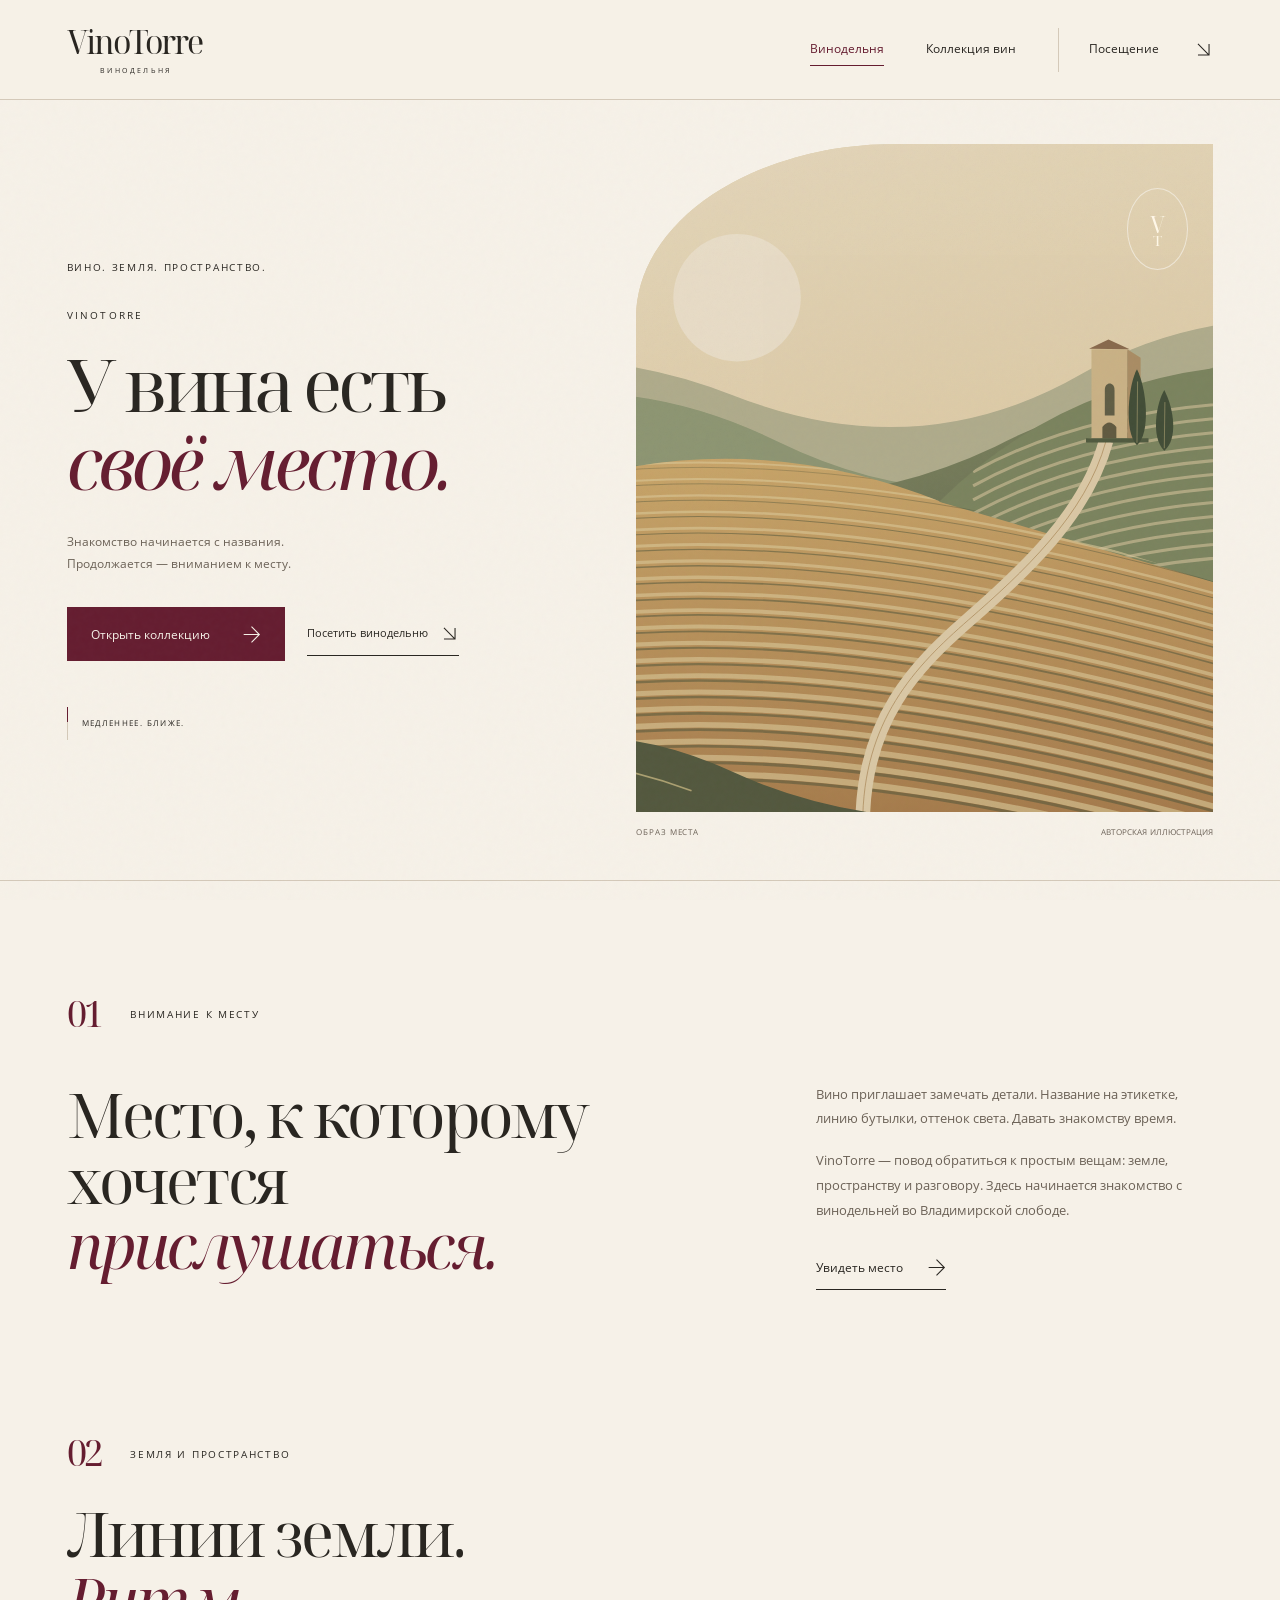
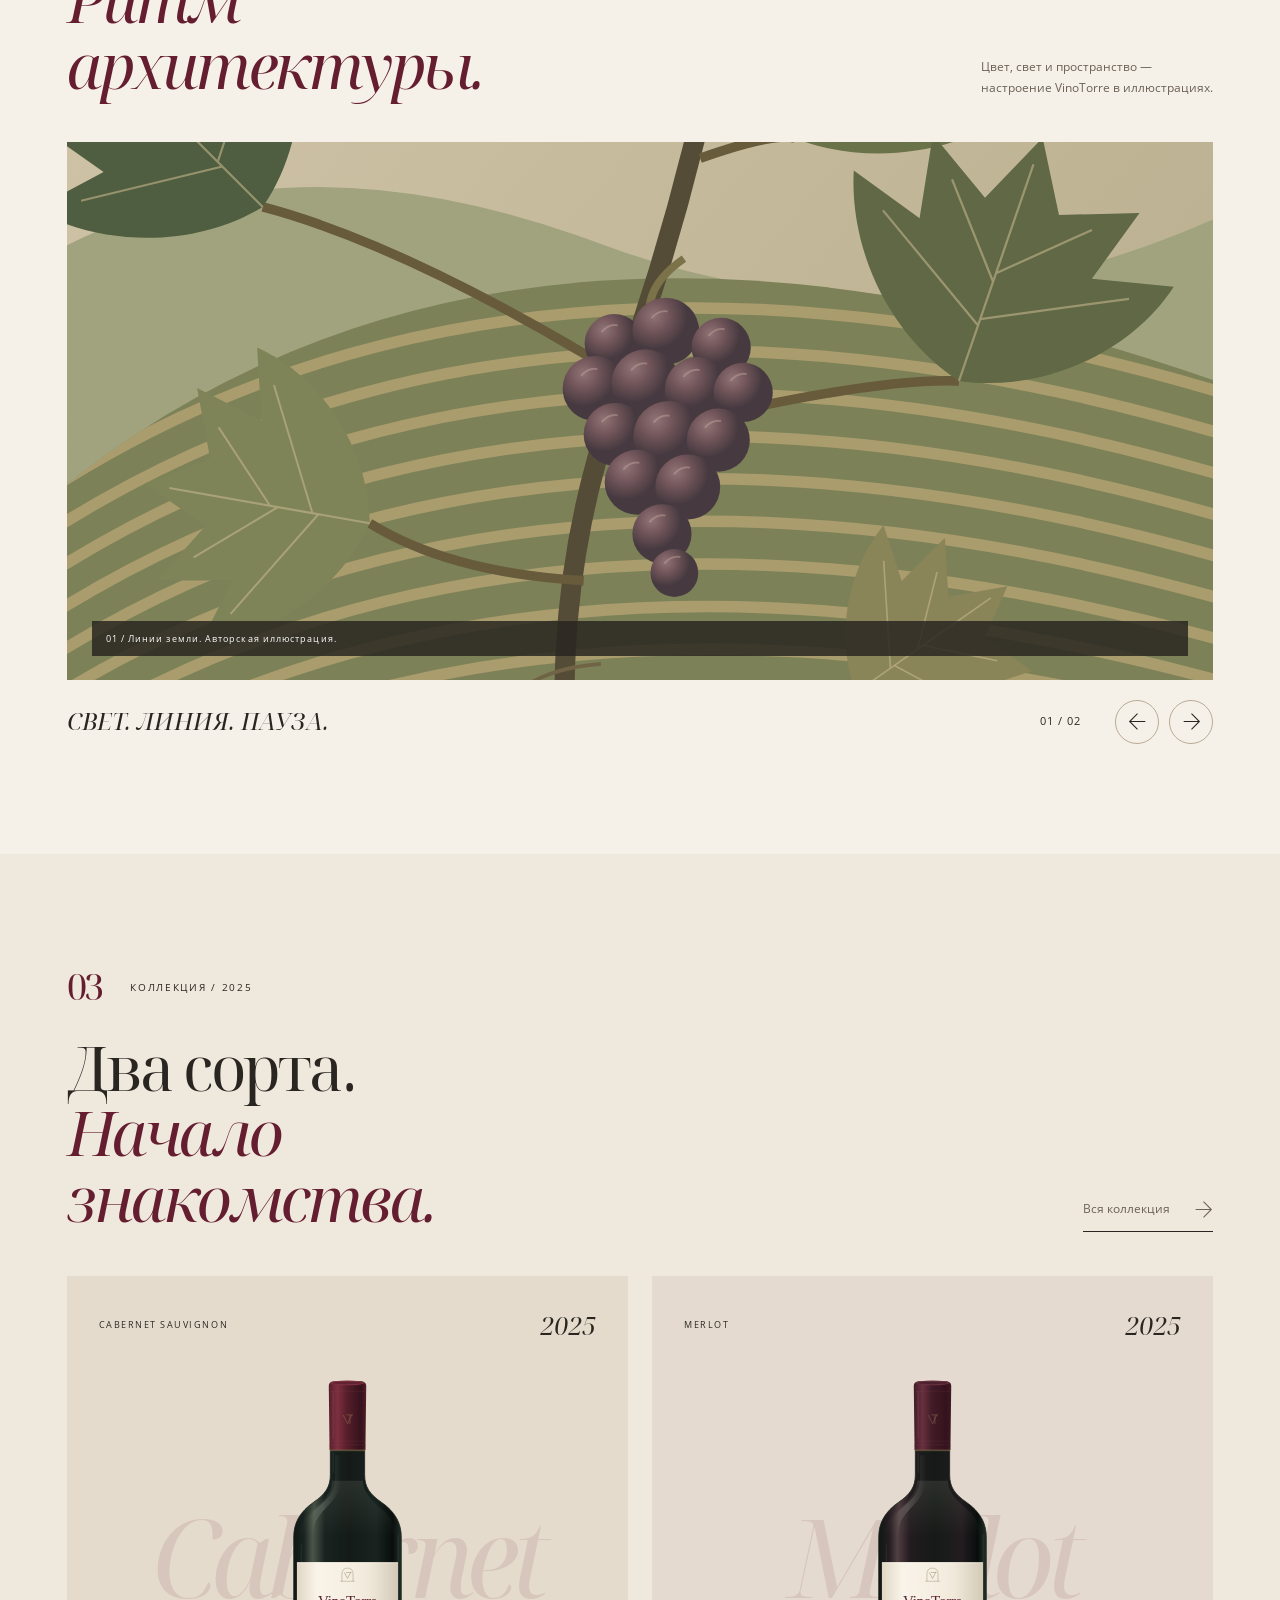
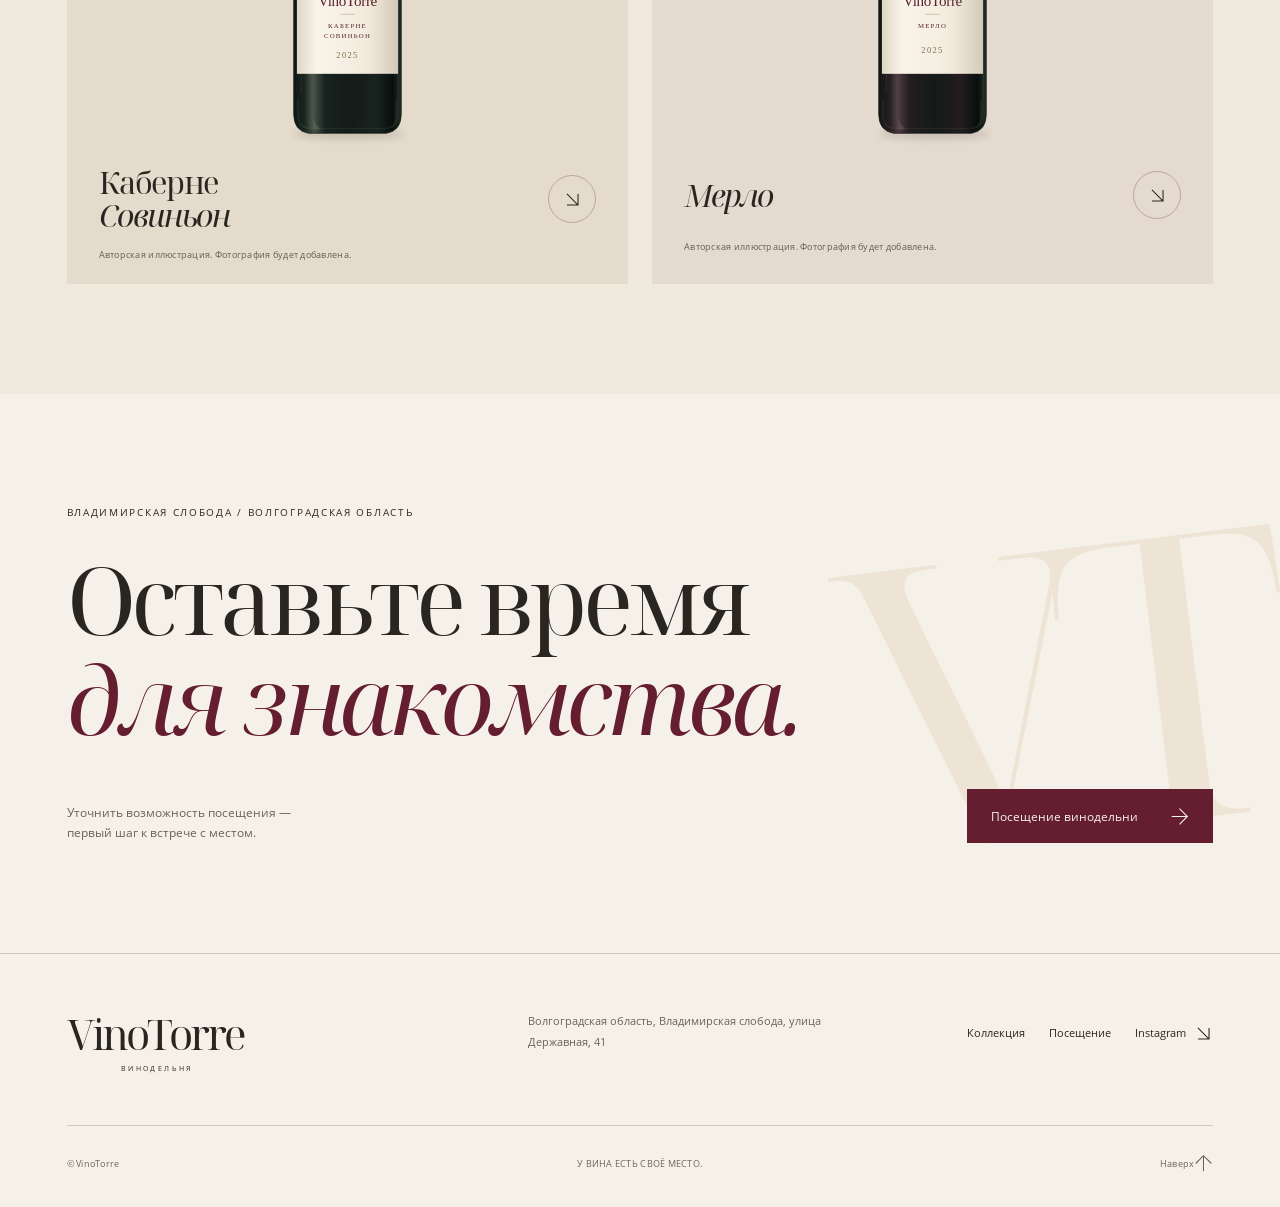
==== index.html @ 0322e7f4 "Recreate VinoTorre website and include project ZIP" ====
<!doctype html>
<html lang="ru">
<head>
  <meta charset="utf-8">
  <meta name="viewport" content="width=device-width, initial-scale=1">
  <meta name="theme-color" content="#F6F1E8">
  <title>VinoTorre — винодельня. У вина есть своё место</title>
  <meta name="description" content="VinoTorre — знакомство с вином и местом. Коллекция Каберне Совиньон и Мерло 2025, адрес винодельни во Владимирской слободе Волгоградской области.">
  <meta property="og:type" content="website">
  <meta property="og:locale" content="ru_RU">
  <meta property="og:site_name" content="VinoTorre">
  <meta property="og:title" content="VinoTorre — у вина есть своё место">
  <meta property="og:description" content="Вино, земля, пространство. Познакомьтесь с VinoTorre и коллекцией урожая 2025.">
  <link rel="icon" href="assets/img/favicon.svg" type="image/svg+xml">
  <link rel="preload" href="assets/fonts/serif.woff" as="font" type="font/woff" crossorigin>
  <link rel="preload" href="assets/fonts/serif-italic.woff" as="font" type="font/woff" crossorigin>
  <link rel="preload" href="assets/fonts/sans.woff" as="font" type="font/woff" crossorigin>
  <link rel="stylesheet" href="assets/css/style.css">
  <script src="assets/js/data.js" defer></script>
  <script src="assets/js/main.js" defer></script>
  <script type="application/ld+json">{"@context":"https://schema.org","@type":"Winery","name":"VinoTorre","address":{"@type":"PostalAddress","addressRegion":"Волгоградская область","addressLocality":"Владимирская слобода","streetAddress":"улица Державная, 41","addressCountry":"RU"}}</script>
</head>
<body>
  <a class="skip-link" href="#main">К содержимому</a>
  <header class="site-header">
    <a class="wordmark" href="index.html" aria-label="VinoTorre — главная">VinoTorre<span>ВИНОДЕЛЬНЯ</span></a>
    <button class="menu-toggle" type="button" data-menu-toggle aria-controls="primary-navigation" aria-expanded="false" aria-label="Открыть меню"><span></span><span></span></button>
    <nav class="primary-nav" id="primary-navigation" aria-label="Основная навигация">
      <a href="index.html" aria-current="page">Винодельня</a>
      <a href="wines.html">Коллекция вин</a>
      <a href="visit.html">Посещение <span class="icon-arrow icon-down-right" aria-hidden="true"></span></a>
    </nav>
  </header>
  <main id="main">
    <section class="hero section-shell" aria-labelledby="hero-title">
      <div class="hero-copy">
        <p class="eyebrow">ВИНО. ЗЕМЛЯ. ПРОСТРАНСТВО.</p>
        <h1 id="hero-title"><span class="hero-brand">VinoTorre</span>У вина есть<br><em>своё место.</em></h1>
        <p class="hero-description">Знакомство начинается с названия.<br>Продолжается — вниманием к месту.</p>
        <div class="hero-actions">
          <a class="button button-primary" href="wines.html">Открыть коллекцию <span class="icon-arrow icon-right" aria-hidden="true"></span></a>
          <a class="text-link" href="visit.html">Посетить винодельню <span class="icon-arrow icon-down-right" aria-hidden="true"></span></a>
        </div>
        <a class="scroll-cue" href="#philosophy"><span class="scroll-line" aria-hidden="true"></span>МЕДЛЕННЕЕ. БЛИЖЕ.</a>
      </div>
      <figure class="hero-visual" data-media="landscape">
        <div class="hero-image-wrap"><img src="assets/img/hero-landscape.svg" alt="Авторская иллюстрация южного пейзажа: холмы, виноградные ряды и архитектура" width="1600" height="1100" fetchpriority="high" decoding="async"></div>
        <figcaption><span>ОБРАЗ МЕСТА</span><span>АВТОРСКАЯ ИЛЛЮСТРАЦИЯ</span></figcaption>
        <span class="visual-seal" aria-hidden="true">V<span>T</span></span>
      </figure>
    </section>
    <section class="philosophy section-shell section-space reveal" id="philosophy" aria-labelledby="philosophy-title">
      <div class="section-kicker"><span class="section-number">01</span><p class="eyebrow">ВНИМАНИЕ К МЕСТУ</p></div>
      <div class="philosophy-body">
        <h2 id="philosophy-title">Место, к которому<br>хочется <em>прислушаться.</em></h2>
        <div class="prose-column"><p>Вино приглашает замечать детали. Название на этикетке, линию бутылки, оттенок света. Давать знакомству время.</p><p>VinoTorre — повод обратиться к простым вещам: земле, пространству и разговору. Здесь начинается знакомство с винодельней во Владимирской слободе.</p><a class="text-link" href="visit.html">Увидеть место <span class="icon-arrow icon-right" aria-hidden="true"></span></a></div>
      </div>
    </section>
    <section class="place-section section-shell section-space" aria-labelledby="place-title">
      <div class="section-heading reveal"><div><div class="section-kicker"><span class="section-number">02</span><p class="eyebrow">ЗЕМЛЯ И ПРОСТРАНСТВО</p></div><h2 id="place-title">Линии земли.<br><em>Ритм архитектуры.</em></h2></div><p class="section-aside">Цвет, свет и пространство —<br>настроение VinoTorre в иллюстрациях.</p></div>
      <div class="editorial-gallery reveal" data-gallery tabindex="0" role="region" aria-roledescription="карусель" aria-label="Иллюстрации пейзажа и архитектуры">
        <figure class="gallery-frame" data-gallery-slide data-media="vineyard"><img src="assets/img/vineyard-study.svg" alt="Авторская иллюстрация: виноградная лоза, гроздь и ряды виноградников" width="1200" height="1400" loading="lazy" decoding="async"><figcaption>01 / Линии земли. Авторская иллюстрация.</figcaption></figure>
        <figure class="gallery-frame" data-gallery-slide data-media="estate" hidden><img src="assets/img/estate-study.svg" alt="Авторская иллюстрация: свет и тени в абстрактной архитектурной композиции" width="1400" height="1000" loading="lazy" decoding="async"><figcaption>02 / Ритм архитектуры. Авторская иллюстрация.</figcaption></figure>
        <div class="gallery-toolbar"><p class="gallery-note">СВЕТ. ЛИНИЯ. ПАУЗА.</p><div class="gallery-controls"><span data-gallery-status aria-live="polite">01 / 02</span><button class="circle-button" type="button" data-gallery-prev aria-label="Предыдущее изображение" hidden><span class="icon-arrow icon-left" aria-hidden="true"></span></button><button class="circle-button" type="button" data-gallery-next aria-label="Следующее изображение" hidden><span class="icon-arrow icon-right" aria-hidden="true"></span></button></div></div>
      </div>
      <noscript><figure class="no-js-gallery"><img src="assets/img/estate-study.svg" width="1400" height="1000" alt="Авторская иллюстрация архитектурных форм" loading="lazy"><figcaption>Архитектура · авторская иллюстрация</figcaption></figure></noscript>
    </section>
    <section class="collection-preview section-space" aria-labelledby="collection-title">
      <div class="section-shell">
        <div class="section-heading reveal"><div><div class="section-kicker"><span class="section-number">03</span><p class="eyebrow">КОЛЛЕКЦИЯ / 2025</p></div><h2 id="collection-title">Два сорта.<br><em>Начало знакомства.</em></h2></div><div class="section-aside"><a class="text-link" href="wines.html">Вся коллекция <span class="icon-arrow icon-right" aria-hidden="true"></span></a></div></div>
        <div class="wine-grid">
          <a class="wine-card reveal" href="wines.html#cabernet-sauvignon" aria-label="Каберне Совиньон 2025 — подробнее">
            <div class="wine-card-top"><span class="eyebrow">CABERNET SAUVIGNON</span><span class="wine-year">2025</span></div>
            <div class="bottle-stage" data-wine-art="cabernet-sauvignon"><span class="bottle-word" aria-hidden="true">Cabernet</span><img src="assets/img/cabernet-2025.svg" alt="Графическая иллюстрация бутылки Каберне Совиньон 2025, не фотография продукции" width="600" height="1000" loading="lazy" decoding="async"></div>
            <div class="wine-card-bottom"><h3>Каберне<br><em>Совиньон</em></h3><span class="circle-button" aria-hidden="true"><span class="icon-arrow icon-down-right"></span></span></div>
            <p class="art-caption" data-art-caption="cabernet-sauvignon">Авторская иллюстрация. Фотография будет добавлена.</p>
          </a>
          <a class="wine-card wine-card-merlot reveal" href="wines.html#merlot" aria-label="Мерло 2025 — подробнее">
            <div class="wine-card-top"><span class="eyebrow">MERLOT</span><span class="wine-year">2025</span></div>
            <div class="bottle-stage" data-wine-art="merlot"><span class="bottle-word" aria-hidden="true">Merlot</span><img src="assets/img/merlot-2025.svg" alt="Графическая иллюстрация бутылки Мерло 2025, не фотография продукции" width="600" height="1000" loading="lazy" decoding="async"></div>
            <div class="wine-card-bottom"><h3><em>Мерло</em></h3><span class="circle-button" aria-hidden="true"><span class="icon-arrow icon-down-right"></span></span></div>
            <p class="art-caption" data-art-caption="merlot">Авторская иллюстрация. Фотография будет добавлена.</p>
          </a>
        </div>
      </div>
    </section>
    <section class="visit-invitation section-shell section-space reveal" aria-labelledby="invitation-title"><p class="eyebrow">ВЛАДИМИРСКАЯ СЛОБОДА / ВОЛГОГРАДСКАЯ ОБЛАСТЬ</p><h2 id="invitation-title">Оставьте время<br><em>для знакомства.</em></h2><div class="invitation-bottom"><p>Уточнить возможность посещения —<br>первый шаг к встрече с местом.</p><a class="button button-primary" href="visit.html">Посещение винодельни <span class="icon-arrow icon-right" aria-hidden="true"></span></a></div><span class="invitation-monogram" aria-hidden="true">VT</span></section>
  </main>
  <footer class="site-footer section-shell"><div class="footer-top"><a class="wordmark" href="index.html">VinoTorre<span>ВИНОДЕЛЬНЯ</span></a><p data-address>Волгоградская область,<br>Владимирская слобода,<br>улица Державная, 41</p><nav aria-label="Навигация в подвале"><a href="wines.html">Коллекция</a><a href="visit.html">Посещение</a><a href="https://www.instagram.com/vino_torre/" data-instagram target="_blank" rel="noopener noreferrer">Instagram <span class="icon-arrow icon-down-right" aria-hidden="true"></span></a></nav></div><div class="footer-bottom"><span class="copyright">© VinoTorre</span><span>У ВИНА ЕСТЬ СВОЁ МЕСТО.</span><a href="#main">Наверх <span class="icon-arrow icon-up" aria-hidden="true"></span></a></div><div class="legal-text" data-legal hidden></div></footer>
</body>
</html>
---- assets/css/style.css ----
@font-face{font-family:VT Serif;src:url('../fonts/serif.woff') format('woff');font-style:normal;font-weight:400;font-display:swap}
@font-face{font-family:VT Serif;src:url('../fonts/serif-italic.woff') format('woff');font-style:italic;font-weight:400;font-display:swap}
@font-face{font-family:VT Sans;src:url('../fonts/sans.woff') format('woff');font-style:normal;font-weight:400;font-display:swap}
:root{--ivory:#f6f1e8;--paper:#ede4d6;--burgundy:#651d30;--wine:#421923;--ink:#292621;--muted:#6c6257;--gold:#ae9162;--line:#d4c9b9;--serif:'VT Serif',Georgia,'Times New Roman',serif;--sans:'VT Sans',Arial,sans-serif;--gutter:clamp(22px,5.2vw,100px);--max:1720px}
*{box-sizing:border-box}html{scroll-behavior:smooth;scroll-padding-top:110px}body{margin:0;background:var(--ivory);color:var(--ink);font-family:var(--sans);font-size:15px;line-height:1.7;-webkit-font-smoothing:antialiased}body::before{content:'';position:fixed;inset:0;pointer-events:none;z-index:15;opacity:.12;background-image:url("data:image/svg+xml,%3Csvg viewBox='0 0 180 180' xmlns='http://www.w3.org/2000/svg'%3E%3Cfilter id='n'%3E%3CfeTurbulence type='fractalNoise' baseFrequency='.83' numOctaves='3' stitchTiles='stitch'/%3E%3C/filter%3E%3Cpath fill='%23837868' opacity='.2' filter='url(%23n)' d='M0 0h180v180H0z'/%3E%3C/svg%3E")}::selection{background:#651d30;color:var(--ivory)}a{color:inherit;text-decoration:none}button,input,textarea{font:inherit}button{color:inherit;cursor:pointer}button:disabled{cursor:not-allowed}button,a,input,textarea{-webkit-tap-highlight-color:transparent}button:focus-visible,a:focus-visible,input:focus-visible,textarea:focus-visible,[tabindex]:focus-visible{outline:2px solid var(--burgundy);outline-offset:5px}img{display:block;max-width:100%;height:auto}figure,p{margin:0}button{border-radius:0}h1,h2,h3{font-family:var(--serif);font-weight:400;line-height:1.07;margin:0;letter-spacing:-.045em}h1 em,h2 em,.address-display em{font-weight:400;color:var(--burgundy)}h2{font-size:clamp(42px,4.8vw,80px)}h3{font-size:30px}em{font-family:var(--serif)}[hidden]{display:none!important}.section-shell{max-width:var(--max);margin-inline:auto;padding-inline:var(--gutter)}.section-space{padding-block:110px}.eyebrow{font-size:10px;letter-spacing:.17em;font-weight:400;line-height:1.6;text-transform:uppercase}.text-link{display:inline-flex;align-items:center;justify-content:space-between;gap:24px;min-height:44px;border-bottom:1px solid var(--ink);font-size:12px;line-height:1.5;transition:color .2s,border-color .2s}.text-link:hover{color:var(--burgundy);border-color:var(--burgundy)}.text-link span{font-size:21px}.button{display:inline-flex;align-items:center;justify-content:space-between;gap:32px;min-height:54px;padding:15px 23px;border:1px solid transparent;font-size:12px;line-height:1.6;transition:background .25s,color .25s,transform .25s}.button span{font-size:22px;line-height:1}.button-primary{background:var(--burgundy);color:var(--ivory)}.button-primary:hover{background:var(--wine);transform:translateY(-2px)}.button-primary:disabled{background:#d6ccbe;color:#5d5145;transform:none}.circle-button{width:48px;height:48px;flex-shrink:0;border:1px solid #b8aa96;background:transparent;display:inline-flex;justify-content:center;align-items:center;font-family:Arial,sans-serif;font-size:23px;border-radius:50%;transition:color .25s,background .25s,border-color .25s,transform .25s}.circle-button:hover{background:var(--burgundy);color:var(--ivory);border-color:var(--burgundy);transform:rotate(-8deg)}.sr-only{position:absolute;width:1px;height:1px;padding:0;margin:-1px;overflow:hidden;clip:rect(0,0,0,0);white-space:nowrap;border:0}.skip-link{position:fixed;top:10px;left:20px;z-index:100;padding:12px 18px;background:var(--burgundy);color:var(--ivory);transform:translateY(-150%)}.skip-link:focus{transform:translateY(0)}
.site-header{height:100px;max-width:1920px;margin:auto;display:flex;align-items:center;justify-content:space-between;padding-inline:var(--gutter);position:sticky;top:0;z-index:30;background:rgb(246 241 232 / .96);border-bottom:1px solid var(--line);backdrop-filter:blur(12px)}.wordmark{display:inline-flex;flex-direction:column;align-items:center;font-family:var(--serif);font-size:32px;line-height:1.1;letter-spacing:-.07em;min-height:54px;justify-content:center}.wordmark span{font-family:var(--sans);font-size:7px;letter-spacing:.34em;margin-top:8px;margin-left:4px}.primary-nav{display:flex;gap:42px;align-items:center;font-size:12px}.primary-nav>a{display:flex;align-items:center;gap:35px;min-height:44px;position:relative}.primary-nav>a::after{content:'';height:1px;background:var(--burgundy);position:absolute;bottom:6px;left:0;width:0;transition:width .25s}.primary-nav>a:hover::after,.primary-nav>a[aria-current='page']::after{width:100%}.primary-nav>a[aria-current='page']{color:var(--burgundy)}.primary-nav>a:last-child{padding-left:30px;border-left:1px solid var(--line)}.menu-toggle{display:none;width:48px;height:48px;border:0;background:none;align-items:center;justify-content:center;flex-direction:column;gap:6px}.menu-toggle span{height:1px;width:24px;background:var(--ink);transition:transform .2s}
.hero{position:relative;display:grid;grid-template-columns:1fr 1.08fr;gap:3%;padding-top:44px;padding-bottom:42px;min-height:min(780px,calc(100svh - 100px))}.hero-copy{position:relative;display:flex;flex-direction:column;justify-content:center;align-items:flex-start;padding-block:34px 12px;z-index:2}.hero-copy>.eyebrow{display:flex;gap:14px;align-items:center}.small-line{display:block;width:28px;height:1px;background:var(--burgundy)}.hero h1{font-size:clamp(54px,5.7vw,106px);line-height:1.07;margin-top:35px;letter-spacing:-.055em}.hero-brand{display:block;font-family:var(--sans);font-style:normal;font-size:10px;letter-spacing:.22em;margin-bottom:24px;text-transform:uppercase}.hero-description{margin-top:30px;font-size:12px;line-height:1.9;color:var(--muted)}.hero-actions{display:flex;gap:22px;align-items:center;flex-wrap:wrap;margin-top:31px}.hero-actions .text-link{font-size:11px;gap:12px}.scroll-cue{font-size:8px;letter-spacing:.17em;display:flex;gap:14px;align-items:center;min-height:44px;margin-top:40px}.scroll-line{display:block;width:1px;height:33px;background:var(--line);position:relative;overflow:hidden}.scroll-line::after{content:'';position:absolute;top:0;width:1px;height:15px;background:var(--burgundy);animation:scrollDown 2.5s ease-in-out infinite}.hero-visual{min-width:0;position:relative;display:flex;flex-direction:column}.hero-image-wrap{overflow:hidden;background:#d9c9a9;flex:1;min-height:530px;border-top-left-radius:45% 26%}.hero-visual img{width:100%;height:100%;object-fit:cover}.hero-visual figcaption,.visit-hero-art figcaption{display:flex;justify-content:space-between;gap:14px;margin-top:14px;font-size:8px;letter-spacing:.12em;line-height:1.5;color:var(--muted)}.hero-visual figcaption span:last-child,.visit-hero-art figcaption span:last-child{letter-spacing:.02em}.visual-seal{position:absolute;top:44px;right:25px;display:flex;flex-direction:column;align-items:center;justify-content:center;border:1px solid rgb(246 241 232 / .7);border-radius:50%;width:61px;height:82px;font-family:var(--serif);font-size:23px;line-height:1.05;color:#fff8e8}.visual-seal span{font-size:15px;line-height:.65}
.section-kicker{display:flex;align-items:center;gap:28px}.section-number{font-family:var(--serif);font-size:36px;letter-spacing:-.06em;color:var(--burgundy);line-height:1.3}.philosophy{border-top:1px solid var(--line)}.philosophy-body{display:grid;grid-template-columns:1.6fr 1fr;gap:10%;margin-top:44px}.prose-column{font-size:13px;line-height:1.9;color:var(--muted)}.prose-column p+p{margin-top:17px}.prose-column .text-link{margin-top:24px;color:var(--ink)}.section-heading{display:grid;grid-template-columns:1fr 1fr;align-items:end;gap:24px;margin-bottom:44px}.section-heading .section-kicker{grid-column:1/-1}.section-heading h2{grid-column:1}.section-aside{justify-self:end;font-size:12px;color:var(--muted)}.place-section{padding-top:30px}.editorial-gallery{outline-offset:8px}.gallery-frame{position:relative}.gallery-frame>img{width:100%;height:clamp(350px,42vw,660px);object-fit:cover;background:#c9b99b}.gallery-frame[data-media='vineyard']>img{object-position:50% 54%}.gallery-frame figcaption{position:absolute;bottom:24px;left:25px;right:25px;display:flex;justify-content:space-between;gap:12px;font-size:9px;letter-spacing:.12em;color:#fff;background:rgb(41 38 33 / .84);padding:10px 14px}.gallery-frame figcaption span:last-child{letter-spacing:.03em}.gallery-toolbar{display:flex;justify-content:space-between;gap:20px;align-items:center;margin-top:20px}.gallery-note{font-family:var(--serif);font-style:italic;font-size:24px}.gallery-controls{display:flex;align-items:center;gap:10px}.gallery-controls>[data-gallery-status]{margin-right:24px;font-size:11px;letter-spacing:.1em}.gallery-controls .circle-button{width:44px;height:44px}.no-js-gallery{margin-top:24px}.no-js-gallery img{height:460px;width:100%;object-fit:cover}.no-js-gallery figcaption{font-size:11px;margin-top:8px}.collection-preview{background:#efe8dd}.wine-grid{display:grid;grid-template-columns:1fr 1fr;gap:24px}.wine-card{position:relative;min-width:0;background:#e5dbcc;display:flex;flex-direction:column;padding:28px 32px 22px;overflow:hidden}.wine-card-merlot{background:#e5dacf}.wine-card-top,.wine-card-bottom{display:flex;align-items:center;justify-content:space-between;gap:12px;position:relative;z-index:2}.wine-card-top .eyebrow{font-size:9px}.wine-year{font-family:var(--serif);font-size:25px;font-style:italic}.bottle-stage{display:flex;position:relative;align-items:center;justify-content:center;height:420px}.bottle-stage img{position:relative;z-index:1;height:95%;width:auto;max-width:75%;object-fit:contain;transition:transform .65s cubic-bezier(.2,.65,.3,1)}.bottle-word{position:absolute;left:50%;top:50%;transform:translate(-50%,-50%);font-family:var(--serif);font-style:italic;font-size:clamp(70px,8.5vw,156px);letter-spacing:-.07em;color:var(--burgundy);opacity:.1;white-space:nowrap}.wine-card:hover .bottle-stage img{transform:translateY(-6px) rotate(2deg)}.wine-card-bottom{align-items:center;min-height:58px}.wine-card-bottom h3{font-size:clamp(25px,2.4vw,41px)}.wine-card-bottom h2{font-size:clamp(33px,3.3vw,55px)}.art-caption{display:block;font-size:9px;color:#665c50;margin-top:15px;letter-spacing:.03em}.wine-card__alternate{position:absolute!important;inset:2.5% 0;margin:auto;opacity:0;transition:opacity .5s!important}.wine-card:hover .wine-card__alternate,.wine-card:focus-within .wine-card__alternate{opacity:1}.wine-card-description{font-size:11px;line-height:1.8;color:#5c5147;margin-top:18px}.visit-invitation{position:relative;overflow:hidden}.visit-invitation h2{font-size:clamp(58px,7.3vw,128px);margin-top:29px;max-width:84%;position:relative;z-index:1}.invitation-bottom{display:flex;justify-content:space-between;align-items:end;gap:24px;margin-top:40px;position:relative;z-index:1}.invitation-bottom p{font-size:12px;color:var(--muted)}.invitation-monogram{position:absolute;right:3%;top:16%;color:var(--paper);font-family:var(--serif);font-size:clamp(200px,31vw,540px);letter-spacing:-.14em;line-height:1;transform:rotate(-7deg);pointer-events:none}.site-footer{border-top:1px solid var(--line);padding-top:57px;padding-bottom:22px}.footer-top{display:grid;grid-template-columns:1.3fr 1fr 1fr;gap:45px;padding-bottom:52px}.footer-top .wordmark{justify-self:start;align-self:start;font-size:42px}.footer-top>p{font-size:11px;line-height:1.9;color:var(--muted)}.footer-top nav{display:flex;flex-wrap:wrap;align-content:flex-start;justify-content:flex-end;column-gap:24px;row-gap:0;font-size:11px}.footer-top nav>a{min-height:44px;display:flex;align-items:center;gap:8px}.footer-top nav>a:hover{color:var(--burgundy)}.footer-bottom{display:flex;justify-content:space-between;gap:20px;align-items:center;border-top:1px solid var(--line);padding-top:15px;font-size:9px;color:var(--muted);letter-spacing:.03em}.footer-bottom>a{display:flex;align-items:center;min-height:44px;min-width:44px;justify-content:flex-end}.legal-text{font-size:10px;margin-top:15px;white-space:pre-line;color:var(--muted)}
.page-intro{padding-block:70px 45px}.intro-topline,.intro-baseline{display:flex;justify-content:space-between;align-items:center;gap:20px}.edition{font-size:9px;letter-spacing:.15em;border:1px solid var(--line);border-radius:50%;padding:16px 20px}.intro-title-line{display:flex;justify-content:space-between;align-items:end;gap:32px;margin-top:43px;margin-bottom:52px}.intro-title-line h1{font-size:clamp(70px,8.6vw,150px);letter-spacing:-.055em}.intro-title-line>p{color:var(--muted);font-size:12px;line-height:1.9;padding-bottom:12px;padding-right:5%}.intro-baseline{padding-top:28px;border-top:1px solid var(--line)}.intro-baseline .text-link{border:0}.collection-full{padding-bottom:50px}.collection-full .wine-card{padding:30px 40px 24px}.collection-full .bottle-stage{height:480px}.collection-full .wine-card-bottom{min-height:122px}.collection-footnote{font-size:10px;color:var(--muted);margin-top:24px;max-width:650px}.collection-note{display:grid;grid-template-columns:1fr 2fr;border-top:1px solid var(--line)}.collection-note>.section-number{font-size:140px;line-height:1;color:#d6c8b3;letter-spacing:-.1em}.collection-note h2{font-size:clamp(39px,4.3vw,70px);margin-top:20px}.collection-note p:not(.eyebrow){font-size:12px;color:var(--muted);margin-top:22px}.collection-note .text-link{margin-top:24px}
.wine-dialog{width:min(1040px,calc(100vw - 40px));max-height:calc(100svh - 40px);padding:0;background:var(--ivory);color:var(--ink);border:0;overflow:auto;box-shadow:0 24px 100px #0004}.wine-dialog[open]{display:grid;grid-template-columns:1fr 1fr}.wine-dialog::backdrop{background:rgb(25 19 15 / .7);backdrop-filter:blur(5px)}.modal-close{position:absolute;right:18px;top:18px;z-index:5;font-size:30px;background:var(--ivory)}.modal-art{position:relative;min-width:0;min-height:570px;background:var(--paper);padding:40px 28px 74px;display:flex;justify-content:center;align-items:center;touch-action:pan-y}.modal-art>img{height:470px;max-height:65svh;width:100%;object-fit:contain}.modal-gallery-controls{position:absolute;bottom:24px;left:22px;right:22px;display:flex;align-items:center;justify-content:center;gap:22px;font-size:11px}.modal-copy{padding:100px 44px 50px;align-self:center}.modal-copy h2{font-size:clamp(36px,3.5vw,58px);margin-top:25px;overflow-wrap:break-word}.wine-facts{margin:32px 0 0;font-size:12px}.wine-facts>div{display:grid;grid-template-columns:1fr 1.1fr;gap:15px;padding-block:13px;border-bottom:1px solid var(--line)}.wine-facts dt{font-size:10px;color:var(--muted)}.wine-facts dd{margin:0}.modal-caption{font-size:10px;color:var(--muted);margin-block:24px}.modal-copy>.text-link{font-size:11px}.menu-open,.modal-open{overflow:hidden}
.visit-hero{display:grid;grid-template-columns:.85fr 1.15fr;gap:6%;padding-top:52px;padding-bottom:65px}.visit-hero-copy{display:flex;flex-direction:column;align-items:flex-start;justify-content:center;padding-block:24px}.visit-hero h1{font-size:clamp(76px,8vw,142px);margin-top:30px}.visit-hero-copy>p:not(.eyebrow){font-size:13px;line-height:1.9;color:var(--muted);margin-top:25px}.visit-hero-copy .text-link{margin-top:30px}.visit-hero-art{min-width:0;display:flex;flex-direction:column}.visit-hero-art>img{height:570px;width:100%;object-fit:cover;border-top-right-radius:48% 32%;background:var(--paper)}.visit-atmosphere{border-top:1px solid var(--line);display:grid;grid-template-columns:1.3fr 1fr;gap:35px 10%}.visit-atmosphere .section-kicker{grid-column:1/-1}.directions-section{background:var(--paper)}.directions-grid{display:grid;grid-template-columns:1fr 1fr;gap:8%;margin-top:42px;align-items:center}.directions-grid address{font-style:normal;font-size:14px;line-height:1.9;margin-top:30px}.directions-grid .button{margin-top:28px}.address-card{position:relative;min-height:380px;padding:38px;background:var(--ivory);border:1px solid #d3c5af;display:flex;flex-direction:column;justify-content:center;overflow:hidden}.address-symbol{position:absolute;right:30px;top:8px;font-size:74px;font-weight:400;line-height:1;color:#c9b89a}.address-display{font-family:var(--serif);font-size:clamp(34px,3.3vw,55px);letter-spacing:-.04em;line-height:1.1;margin-top:22px}.address-card>p:not(.eyebrow):not(.address-display){font-size:10px;color:var(--muted);margin-top:23px}.address-bottom{margin-top:36px;border-top:1px solid var(--line);padding-top:15px;font-size:9px;letter-spacing:.1em;display:flex;justify-content:space-between;align-items:center}.address-bottom>span{font-family:var(--serif);font-size:30px;letter-spacing:-.1em}.route-figure{margin-top:60px}.route-figure img{max-height:750px;object-fit:contain;margin:auto}.route-figure figcaption{margin-top:12px;font-size:10px;color:var(--muted)}.request-section{display:grid;grid-template-columns:1fr 1.15fr;gap:8%}.request-copy h2{margin-top:35px}.request-copy>p:not(.eyebrow){font-size:12px;line-height:1.9;margin-top:26px;color:var(--muted)}.request-copy>p.request-small{font-size:10px;margin-top:20px}.visit-form{align-self:center;padding-top:10px}.form-status{background:var(--paper);border-left:2px solid var(--gold);padding:16px 18px;font-size:11px;line-height:1.8;margin-bottom:24px}fieldset{padding:0;border:0;margin:0;min-width:0}.form-row{display:grid;grid-template-columns:1fr 1fr;gap:24px}label{display:block;font-size:11px;margin-bottom:24px}input,textarea{display:block;resize:vertical;border:0;border-bottom:1px solid #a99a85;padding:13px 0;width:100%;max-width:100%;min-height:48px;background:transparent;color:var(--ink);outline-offset:3px;font-size:12px;border-radius:0}input:disabled,textarea:disabled{color:#6c6257;-webkit-text-fill-color:#6c6257;opacity:1}input::placeholder,textarea::placeholder{color:#796f62;font-size:11px}.optional{color:var(--muted);font-size:9px}.form-submit-row{display:flex;align-items:center;gap:24px;margin-top:30px}.form-submit-row>.button{flex-shrink:0}.form-submit-row>p{font-size:9px;color:var(--muted);line-height:1.7;max-width:220px}
.collection-full .wine-card-bottom{position:static;z-index:auto}.wine-open-button::after{content:'';position:absolute;inset:0;z-index:3}.wine-open-button:hover{transform:none}.wine-open-button:focus-visible::after{outline:2px solid var(--burgundy);outline-offset:-5px}
.reveal.is-visible{animation:reveal .85s cubic-bezier(.2,.65,.3,1) both}@keyframes reveal{from{opacity:.25;transform:translateY(22px)}to{opacity:1;transform:translateY(0)}}@keyframes scrollDown{0%{transform:translateY(-17px)}75%,100%{transform:translateY(34px)}}
@media(min-width:1600px){body{font-size:16px}.hero{min-height:850px;padding-top:65px}.hero-image-wrap{min-height:680px}.hero-copy{padding-bottom:30px}.hero-actions{margin-top:40px}.hero-description{font-size:14px}.hero-actions .text-link{font-size:12px}.hero-brand{font-size:12px}.section-space{padding-block:140px}.bottle-stage{height:510px}.collection-full .bottle-stage{height:580px}.visit-hero-art>img{height:690px}}
@media(max-width:1100px){.primary-nav{gap:26px}.primary-nav>a:last-child{padding-left:20px}.hero{gap:3%;padding-top:32px}.hero-image-wrap{min-height:520px}.hero h1{font-size:clamp(51px,6vw,67px)}.hero-actions{flex-direction:column;align-items:flex-start;gap:12px}.hero-description{font-size:11px}.hero .scroll-cue{margin-top:25px}.section-space{padding-block:80px}.philosophy-body{gap:6%}.wine-card{padding:22px}.bottle-stage{height:350px}.collection-full .wine-card{padding:25px}.collection-full .bottle-stage{height:420px}.collection-full .wine-card-bottom{min-height:100px}.visit-hero-art>img{height:510px}.form-submit-row{flex-wrap:wrap;gap:13px}.form-submit-row>p{max-width:100%}.request-section{gap:6%}.footer-top{grid-template-columns:1fr 1fr 1fr;gap:25px}.footer-top nav{column-gap:16px}.modal-copy{padding-inline:30px}}
@media(max-width:760px){:root{--gutter:24px}html{scroll-padding-top:92px}.site-header{height:auto;min-height:82px;flex-wrap:wrap;padding-block:14px}.wordmark{font-size:30px;min-height:52px}.wordmark span{font-size:6px;margin-top:6px}.primary-nav{width:100%;padding-top:12px;gap:10px 22px;flex-wrap:wrap;justify-content:center;font-size:11px}.primary-nav>a{min-height:44px;gap:10px}.primary-nav>a:last-child{padding-left:0;border-left:0}.js .site-header{height:82px;min-height:82px;padding-block:0;flex-wrap:nowrap}.js .menu-toggle{display:flex}.js .primary-nav{display:none}.js .primary-nav.is-open{display:flex}.js .primary-nav{position:absolute;top:82px;left:0;right:0;width:100%;background:var(--ivory);height:calc(100svh - 82px);flex-direction:column;align-items:flex-start;justify-content:center;gap:26px;padding:40px var(--gutter) 110px;border-top:1px solid var(--line)}.js .primary-nav>a{font-family:var(--serif);font-size:36px;letter-spacing:-.04em}.js .primary-nav>a::after{bottom:0}.menu-toggle[aria-expanded='true'] span:first-child{transform:translateY(3.5px) rotate(45deg)}.menu-toggle[aria-expanded='true'] span:last-child{transform:translateY(-3.5px) rotate(-45deg)}.hero{grid-template-columns:1fr;gap:30px;min-height:0;padding-top:32px;padding-bottom:30px}.hero-copy{padding:0}.hero h1{font-size:clamp(55px,10.5vw,81px);margin-top:27px}.hero-brand{margin-bottom:18px;font-size:9px}.hero-copy>.eyebrow{font-size:9px}.hero-description{font-size:12px;margin-top:23px}.hero-actions{flex-direction:column;align-items:flex-start;gap:12px;margin-top:25px;width:100%}.hero-actions .button{font-size:11px;padding-inline:18px;gap:18px;min-height:50px}.hero-actions .text-link{font-size:10px;gap:10px}.hero .scroll-cue{margin-top:18px;min-height:44px;font-size:7px}.hero-visual{margin-left:24px}.hero-image-wrap{height:390px;min-height:0;flex:auto;border-top-left-radius:45% 29%}.hero-visual img{object-position:48% 50%}.hero-visual figcaption{font-size:7px;letter-spacing:.05em}.visual-seal{width:44px;height:63px;font-size:18px;top:24px;right:19px}.section-space{padding-block:64px}.section-kicker{gap:20px}.section-number{font-size:30px}.eyebrow{font-size:9px}.philosophy-body{grid-template-columns:1fr;gap:27px;margin-top:28px}h2{font-size:clamp(39px,7.5vw,58px)}.prose-column{font-size:12px;max-width:480px}.prose-column .text-link{margin-top:17px}.section-heading{grid-template-columns:1fr;gap:25px;margin-bottom:30px}.section-aside{justify-self:start}.section-heading h2{grid-column:1}.place-section{padding-top:13px}.section-heading>.section-aside{font-size:11px}.gallery-frame>img{height:370px}.gallery-frame figcaption{bottom:15px;left:12px;right:12px;font-size:7px;gap:8px;padding:9px 11px}.gallery-toolbar{gap:12px;margin-top:16px;align-items:center}.gallery-note{font-size:17px;max-width:140px;line-height:1.3}.gallery-controls{gap:8px}.gallery-controls>[data-gallery-status]{margin-right:4px;font-size:9px}.gallery-controls .circle-button{width:44px;height:44px}.wine-grid{grid-template-columns:1fr;gap:20px}.wine-card{padding:22px 24px 20px}.bottle-stage{height:360px}.bottle-word{font-size:105px}.wine-card-bottom h3{font-size:31px}.wine-card-top .eyebrow{font-size:8px}.wine-year{font-size:24px}.art-caption{font-size:8px}.visit-invitation h2{font-size:clamp(48px,9vw,72px);max-width:100%;margin-top:24px}.invitation-bottom{flex-direction:column;align-items:flex-start;gap:25px;margin-top:28px}.invitation-bottom p{font-size:11px}.invitation-monogram{font-size:245px;top:30%;right:0;opacity:.75}.footer-top{grid-template-columns:1fr 1fr;gap:30px 20px;padding-bottom:28px}.site-footer{padding-top:36px}.footer-top .wordmark{grid-column:1/-1;font-size:36px}.footer-top>p{font-size:10px}.footer-top nav{justify-content:flex-end;flex-direction:column;align-items:flex-end;font-size:10px}.footer-top nav>a{min-height:44px}.footer-bottom{font-size:8px;gap:10px;flex-wrap:wrap}.footer-bottom>span:nth-child(2){display:none}.page-intro{padding-top:35px;padding-bottom:25px}.intro-topline{align-items:center;gap:12px}.intro-topline .eyebrow{font-size:8px}.edition{font-size:7px;letter-spacing:.1em;padding:10px 12px;white-space:nowrap}.intro-title-line{flex-direction:column;align-items:flex-start;gap:24px;margin-top:33px;margin-bottom:28px}.intro-title-line h1{font-size:clamp(44px,11.8vw,82px)}.intro-title-line>p{font-size:11px;padding:0}.intro-baseline{padding-top:16px}.intro-baseline .eyebrow{font-size:8px}.intro-baseline .text-link{font-size:10px}.collection-full .wine-card{padding:22px 25px}.collection-full .bottle-stage{height:390px}.collection-full .wine-card-bottom{min-height:100px}.wine-card-bottom h2{font-size:40px}.collection-footnote{font-size:9px;margin-top:20px}.collection-note{grid-template-columns:1fr;gap:30px}.collection-note>.section-number{font-size:80px}.collection-note h2{font-size:clamp(37px,7.5vw,54px)}.collection-note p:not(.eyebrow){font-size:11px}.wine-dialog{width:calc(100vw - 24px);max-height:calc(100svh - 24px)}.wine-dialog[open]{grid-template-columns:1fr}.modal-close{width:44px;height:44px;right:12px;top:12px}.modal-art{min-height:360px;padding:30px 24px 50px}.modal-art>img{height:315px;max-height:52svh}.modal-gallery-controls{bottom:12px}.modal-copy{padding:32px 25px}.modal-copy h2{font-size:39px;margin-top:18px}.wine-facts{margin-top:23px}.wine-facts>div{grid-template-columns:1fr 1fr}.visit-hero{grid-template-columns:1fr;gap:30px;padding-top:34px;padding-bottom:38px}.visit-hero-copy{padding:0}.visit-hero h1{font-size:clamp(72px,13vw,105px);margin-top:24px}.visit-hero-copy>p:not(.eyebrow){font-size:12px;margin-top:22px}.visit-hero-copy .text-link{margin-top:20px}.visit-hero-art{margin-right:22px}.visit-hero-art>img{height:360px;border-top-right-radius:48% 32%}.visit-hero-art figcaption{font-size:7px}.visit-atmosphere{grid-template-columns:1fr;gap:28px}.directions-grid{grid-template-columns:1fr;gap:38px;margin-top:28px}.directions-grid address{font-size:13px;margin-top:24px}.directions-grid .button{font-size:11px;gap:25px;margin-top:23px}.address-card{min-height:340px;padding:27px}.address-display{font-size:43px}.address-bottom{margin-top:26px}.address-symbol{font-size:60px;right:25px}.request-section{grid-template-columns:1fr;gap:28px}.request-copy h2{margin-top:26px}.request-copy>p:not(.eyebrow){margin-top:22px}.request-copy>p.request-small{margin-top:15px}.form-row{grid-template-columns:1fr;gap:0}.form-status{font-size:10px}.form-submit-row{margin-top:24px}.form-submit-row>p{font-size:9px}.visit-form label{margin-bottom:21px}.route-figure{margin-top:34px}.route-figure figcaption{font-size:9px}}
@media(max-width:389px){:root{--gutter:20px}.hero-actions{gap:8px;justify-content:space-between}.hero-actions .button{padding-inline:13px;font-size:10px;gap:12px}.hero-actions .text-link{font-size:9px;gap:8px}.hero h1{font-size:55px}.hero-image-wrap{height:335px}.hero-visual{margin-left:15px}.wine-card{padding-inline:20px}.wine-card-bottom h3{font-size:28px}.bottle-word{font-size:90px}.gallery-note{font-size:15px;max-width:112px}.gallery-controls>[data-gallery-status]{margin-right:0}.intro-title-line h1{font-size:44px}.intro-topline .eyebrow{font-size:7px}.edition{font-size:6px}.visit-hero-art>img{height:320px}.address-display{font-size:39px}}
@media(prefers-reduced-motion:reduce){html{scroll-behavior:auto}*,*::before,*::after{animation:none!important;transition:none!important;scroll-behavior:auto!important}.wine-card:hover .bottle-stage img{transform:none}}
.icon-arrow{display:inline-block;width:19px;height:19px;flex-shrink:0;background:currentColor;-webkit-mask:url(../img/arrow.svg) center/contain no-repeat;mask:url(../img/arrow.svg) center/contain no-repeat}.icon-down-right{transform:rotate(90deg)}.icon-down{transform:rotate(135deg)}.icon-left{transform:rotate(225deg)}.icon-right{transform:rotate(45deg)}
.section-heading>div:first-child>h2{margin-top:24px}.icon-up{transform:rotate(-45deg)}
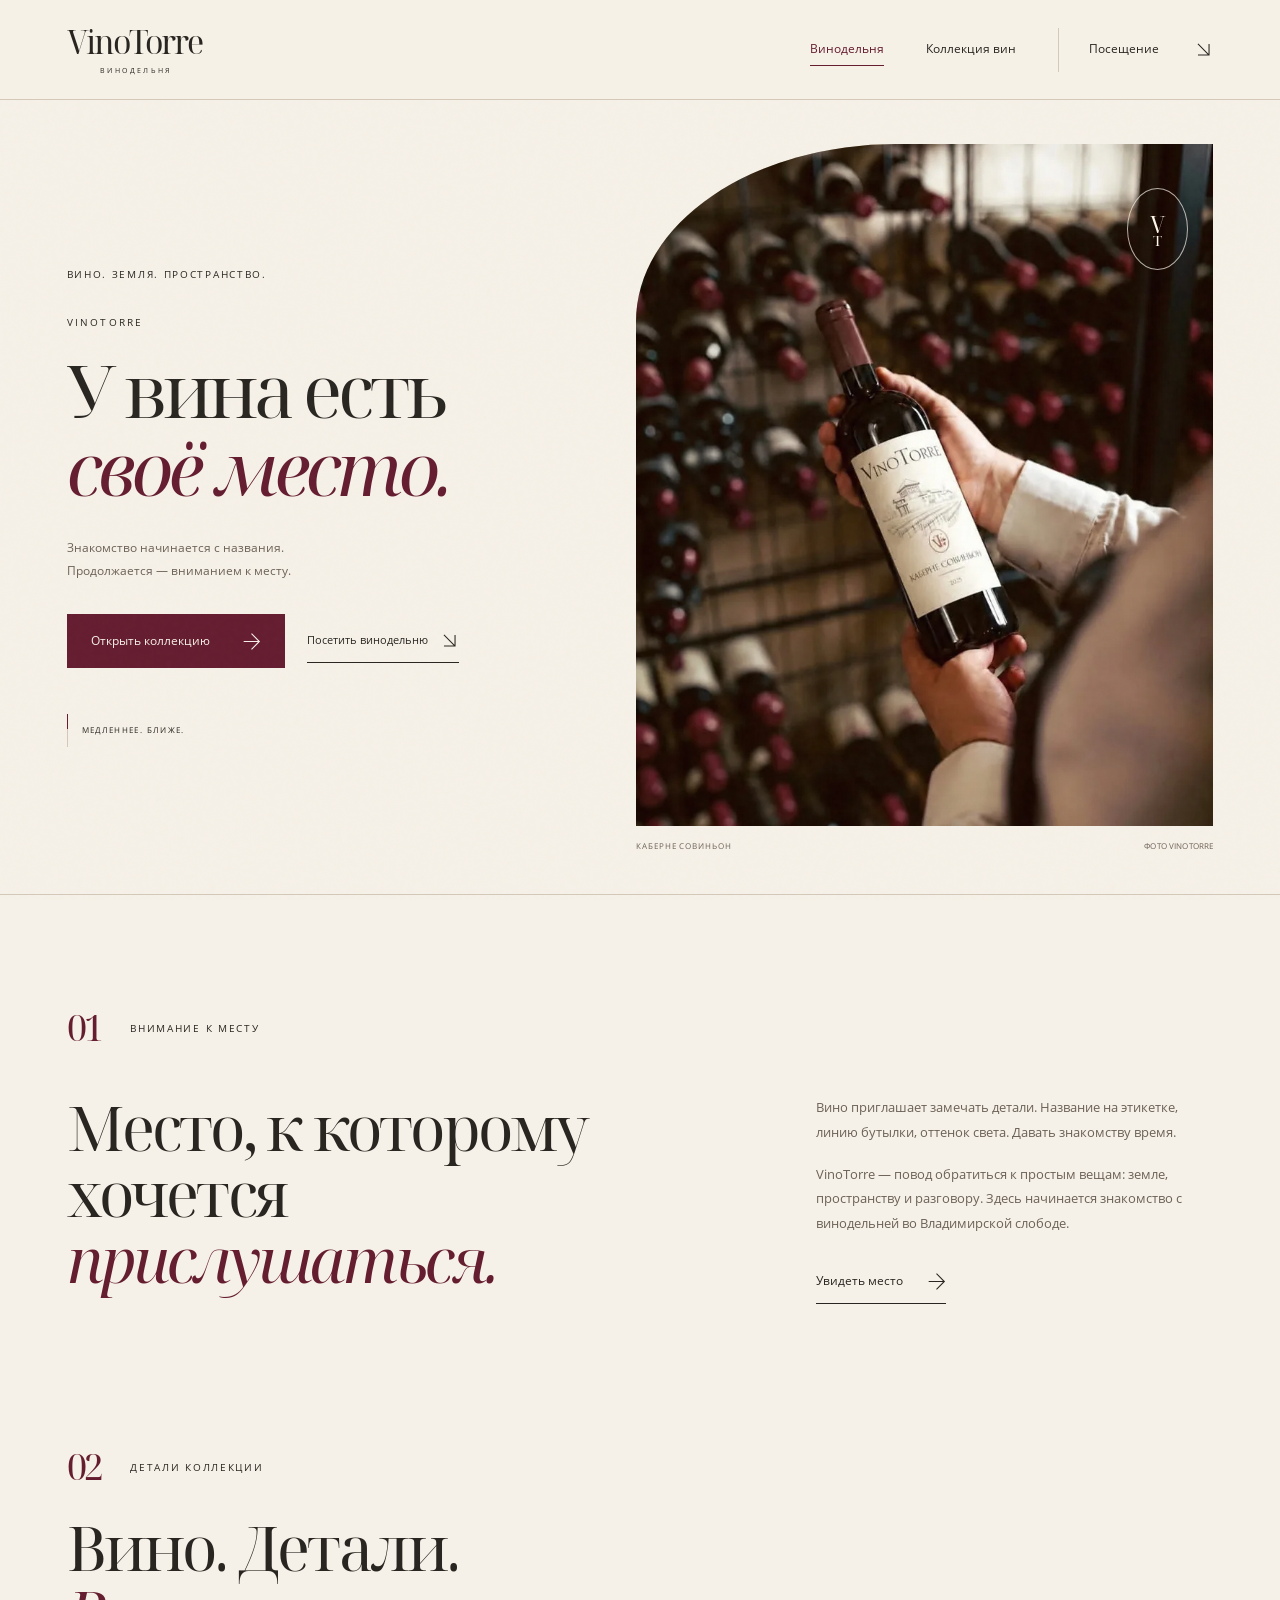
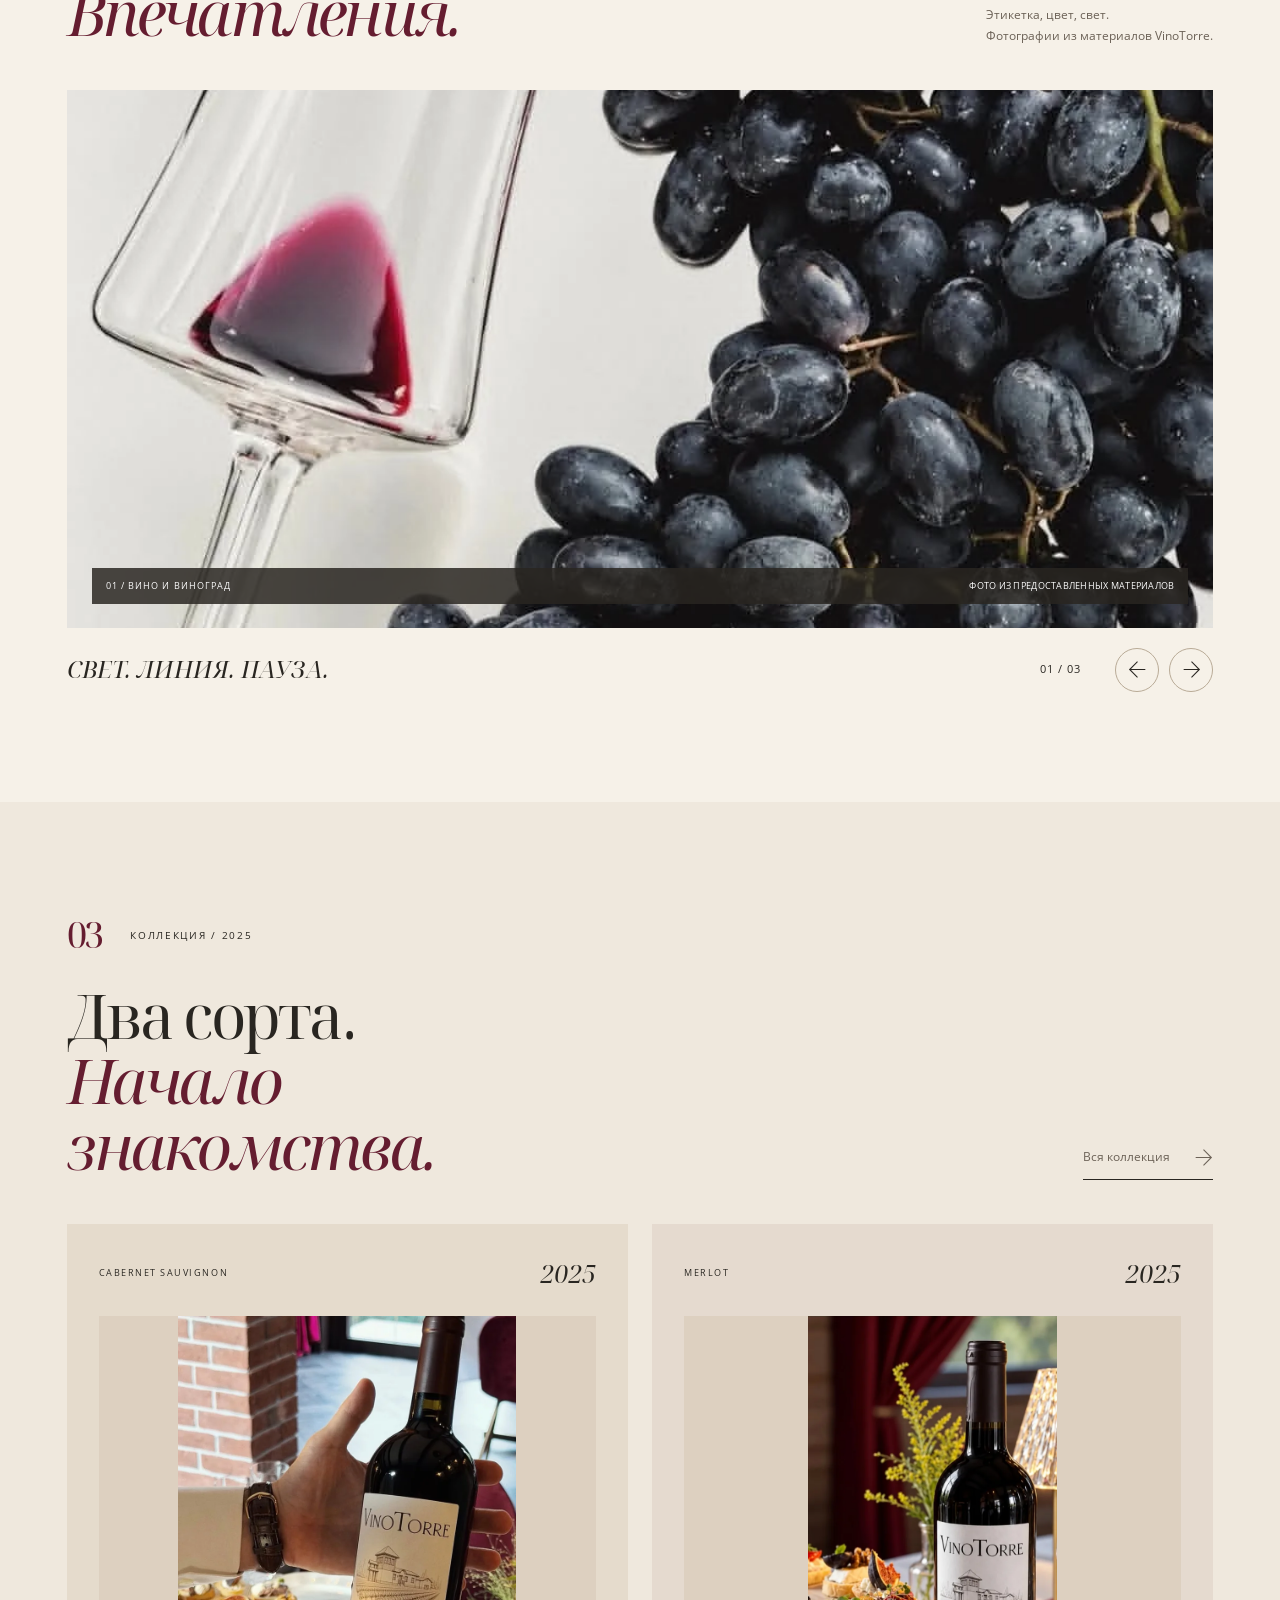
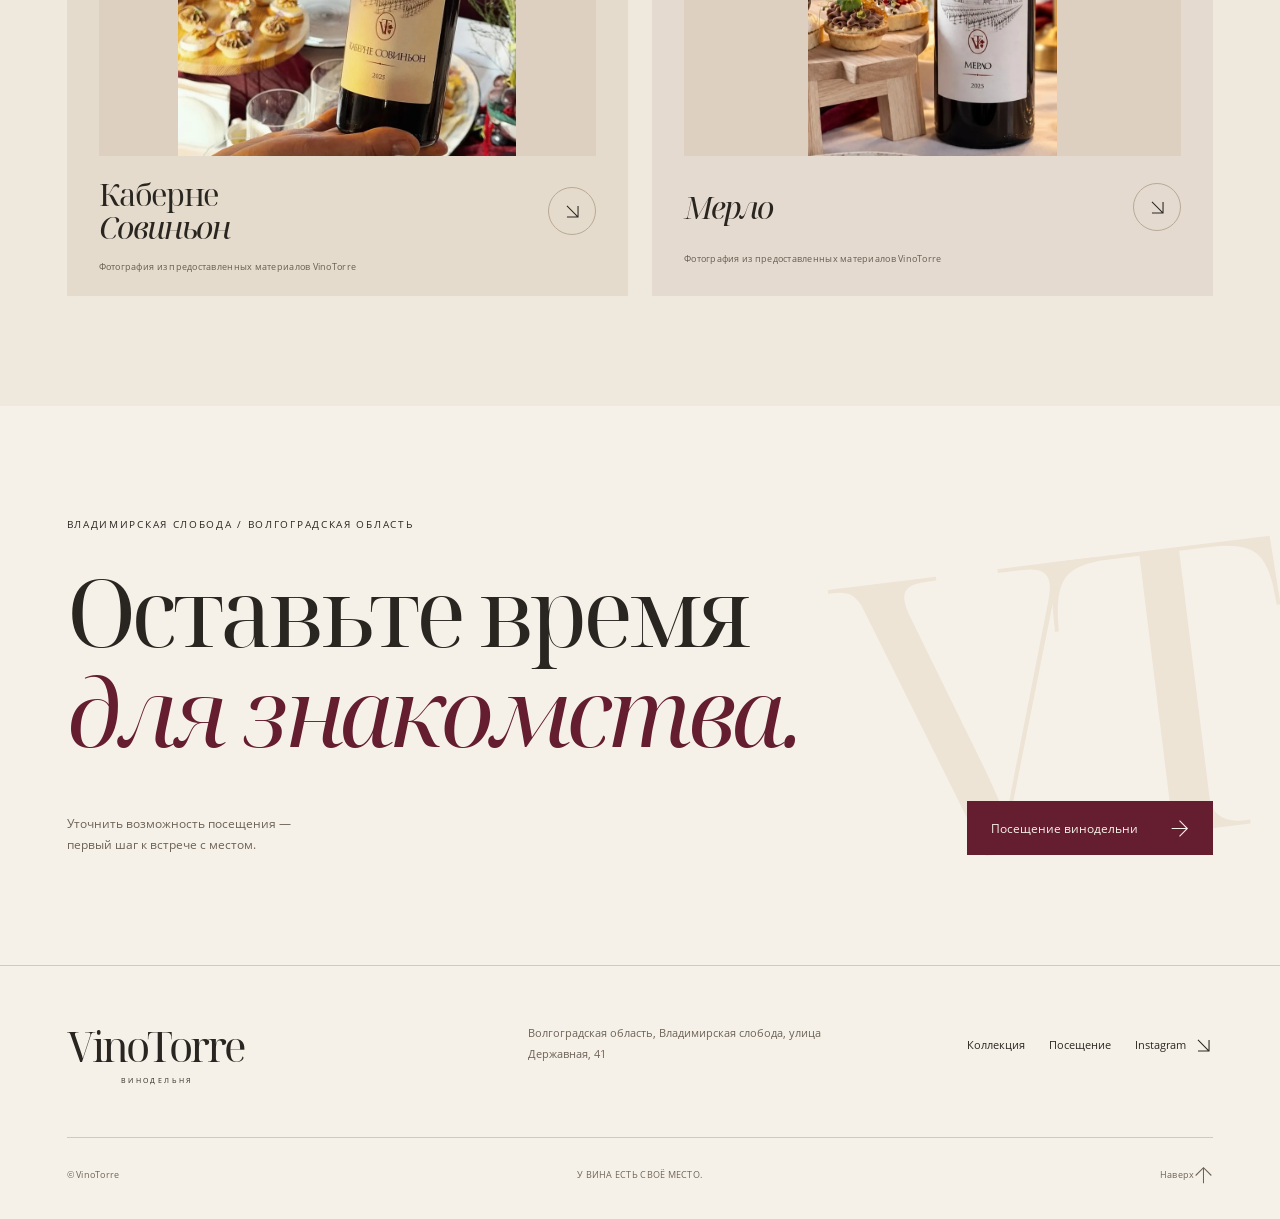
==== commit d2dcd3e9: "Use supplied VinoTorre photographs and route map" ====
--- a/index.html
+++ b/index.html
@@ -43,9 +43,9 @@
         </div>
         <a class="scroll-cue" href="#philosophy"><span class="scroll-line" aria-hidden="true"></span>МЕДЛЕННЕЕ. БЛИЖЕ.</a>
       </div>
-      <figure class="hero-visual" data-media="landscape">
-        <div class="hero-image-wrap"><img src="assets/img/hero-landscape.svg" alt="Авторская иллюстрация южного пейзажа: холмы, виноградные ряды и архитектура" width="1600" height="1100" fetchpriority="high" decoding="async"></div>
-        <figcaption><span>ОБРАЗ МЕСТА</span><span>АВТОРСКАЯ ИЛЛЮСТРАЦИЯ</span></figcaption>
+      <figure class="hero-visual" data-media="hero">
+        <div class="hero-image-wrap"><img src="assets/img/cabernet-cellar.webp" srcset="assets/img/cabernet-cellar-480.webp 480w, assets/img/cabernet-cellar-800.webp 800w, assets/img/cabernet-cellar.webp 1080w" sizes="(max-width: 760px) calc(100vw - 72px), 54vw" alt="Бутылка VinoTorre Каберне Совиньон в руках на фоне винных стеллажей" width="1080" height="1275" fetchpriority="high" decoding="async"></div>
+        <figcaption><span>КАБЕРНЕ СОВИНЬОН</span><span>ФОТО VINOTORRE</span></figcaption>
         <span class="visual-seal" aria-hidden="true">V<span>T</span></span>
       </figure>
     </section>
@@ -57,13 +57,14 @@
       </div>
     </section>
     <section class="place-section section-shell section-space" aria-labelledby="place-title">
-      <div class="section-heading reveal"><div><div class="section-kicker"><span class="section-number">02</span><p class="eyebrow">ЗЕМЛЯ И ПРОСТРАНСТВО</p></div><h2 id="place-title">Линии земли.<br><em>Ритм архитектуры.</em></h2></div><p class="section-aside">Цвет, свет и пространство —<br>настроение VinoTorre в иллюстрациях.</p></div>
-      <div class="editorial-gallery reveal" data-gallery tabindex="0" role="region" aria-roledescription="карусель" aria-label="Иллюстрации пейзажа и архитектуры">
-        <figure class="gallery-frame" data-gallery-slide data-media="vineyard"><img src="assets/img/vineyard-study.svg" alt="Авторская иллюстрация: виноградная лоза, гроздь и ряды виноградников" width="1200" height="1400" loading="lazy" decoding="async"><figcaption>01 / Линии земли. Авторская иллюстрация.</figcaption></figure>
-        <figure class="gallery-frame" data-gallery-slide data-media="estate" hidden><img src="assets/img/estate-study.svg" alt="Авторская иллюстрация: свет и тени в абстрактной архитектурной композиции" width="1400" height="1000" loading="lazy" decoding="async"><figcaption>02 / Ритм архитектуры. Авторская иллюстрация.</figcaption></figure>
-        <div class="gallery-toolbar"><p class="gallery-note">СВЕТ. ЛИНИЯ. ПАУЗА.</p><div class="gallery-controls"><span data-gallery-status aria-live="polite">01 / 02</span><button class="circle-button" type="button" data-gallery-prev aria-label="Предыдущее изображение" hidden><span class="icon-arrow icon-left" aria-hidden="true"></span></button><button class="circle-button" type="button" data-gallery-next aria-label="Следующее изображение" hidden><span class="icon-arrow icon-right" aria-hidden="true"></span></button></div></div>
+      <div class="section-heading reveal"><div><div class="section-kicker"><span class="section-number">02</span><p class="eyebrow">ДЕТАЛИ КОЛЛЕКЦИИ</p></div><h2 id="place-title">Вино. Детали.<br><em>Впечатления.</em></h2></div><p class="section-aside">Этикетка, цвет, свет.<br>Фотографии из материалов VinoTorre.</p></div>
+      <div class="editorial-gallery reveal" data-gallery tabindex="0" role="region" aria-roledescription="карусель" aria-label="Фотографии вин и деталей коллекции VinoTorre">
+        <figure class="gallery-frame" data-gallery-slide data-media="grapes"><img src="assets/img/grapes.webp" srcset="assets/img/grapes-480.webp 480w, assets/img/grapes-800.webp 800w, assets/img/grapes.webp 1080w" sizes="(max-width: 760px) calc(100vw - 48px), 90vw" alt="Гроздья тёмного винограда и бокал с вином на предоставленной фотографии" width="1080" height="1215" loading="lazy" decoding="async"><figcaption><span>01 / ВИНО И ВИНОГРАД</span><span>ФОТО ИЗ ПРЕДОСТАВЛЕННЫХ МАТЕРИАЛОВ</span></figcaption></figure>
+        <figure class="gallery-frame photo-story" data-gallery-slide data-media="collection" hidden><img src="assets/img/merlot-table.webp" srcset="assets/img/merlot-table-480.webp 480w, assets/img/merlot-table-640.webp 640w, assets/img/merlot-table.webp 755w" sizes="(max-width: 760px) calc(100vw - 48px), 42vw" alt="Бутылка VinoTorre Мерло 2025 на столе рядом с бокалом и закусками" width="755" height="1335" loading="lazy" decoding="async"><div class="photo-story-copy"><p class="eyebrow">VINOTORRE / КОЛЛЕКЦИЯ</p><p class="photo-story-title">Мерло</p><p class="photo-story-year">2025</p></div><figcaption><span>02 / МЕРЛО · 2025</span><span>ФОТО VINOTORRE</span></figcaption></figure>
+        <figure class="gallery-frame photo-story" data-gallery-slide data-media="detail" hidden><img src="assets/img/cabernet-close.webp" srcset="assets/img/cabernet-close-480.webp 480w, assets/img/cabernet-close-800.webp 800w, assets/img/cabernet-close.webp 1000w" sizes="(max-width: 760px) calc(100vw - 48px), 42vw" alt="Крупный план этикетки VinoTorre Каберне Совиньон 2025 на предоставленной фотографии" width="1000" height="1303" loading="lazy" decoding="async"><div class="photo-story-copy"><p class="eyebrow">VINOTORRE / КОЛЛЕКЦИЯ</p><p class="photo-story-title">Каберне<br><em>Совиньон</em></p><p class="photo-story-year">2025</p></div><figcaption><span>03 / ЭТИКЕТКА КРУПНЫМ ПЛАНОМ</span><span>ФОТО VINOTORRE</span></figcaption></figure>
+        <div class="gallery-toolbar"><p class="gallery-note">СВЕТ. ЛИНИЯ. ПАУЗА.</p><div class="gallery-controls"><span data-gallery-status aria-live="polite">01 / 03</span><button class="circle-button" type="button" data-gallery-prev aria-label="Предыдущее изображение" hidden><span class="icon-arrow icon-left" aria-hidden="true"></span></button><button class="circle-button" type="button" data-gallery-next aria-label="Следующее изображение" hidden><span class="icon-arrow icon-right" aria-hidden="true"></span></button></div></div>
       </div>
-      <noscript><figure class="no-js-gallery"><img src="assets/img/estate-study.svg" width="1400" height="1000" alt="Авторская иллюстрация архитектурных форм" loading="lazy"><figcaption>Архитектура · авторская иллюстрация</figcaption></figure></noscript>
+      <noscript><div class="no-js-photo-grid"><figure><img src="assets/img/merlot-table.webp" srcset="assets/img/merlot-table-480.webp 480w, assets/img/merlot-table-640.webp 640w, assets/img/merlot-table.webp 755w" sizes="(max-width: 760px) calc(100vw - 48px), 600px" alt="Бутылка VinoTorre Мерло 2025 на столе рядом с бокалом и закусками" width="755" height="1335" loading="lazy" decoding="async"><figcaption>Мерло · 2025</figcaption></figure><figure><img src="assets/img/cabernet-close.webp" srcset="assets/img/cabernet-close-480.webp 480w, assets/img/cabernet-close-800.webp 800w, assets/img/cabernet-close.webp 1000w" sizes="(max-width: 760px) calc(100vw - 48px), 600px" alt="Крупный план этикетки VinoTorre Каберне Совиньон 2025 на предоставленной фотографии" width="1000" height="1303" loading="lazy" decoding="async"><figcaption>Каберне Совиньон · 2025, крупный план</figcaption></figure></div></noscript>
     </section>
     <section class="collection-preview section-space" aria-labelledby="collection-title">
       <div class="section-shell">
@@ -71,15 +72,15 @@
         <div class="wine-grid">
           <a class="wine-card reveal" href="wines.html#cabernet-sauvignon" aria-label="Каберне Совиньон 2025 — подробнее">
             <div class="wine-card-top"><span class="eyebrow">CABERNET SAUVIGNON</span><span class="wine-year">2025</span></div>
-            <div class="bottle-stage" data-wine-art="cabernet-sauvignon"><span class="bottle-word" aria-hidden="true">Cabernet</span><img src="assets/img/cabernet-2025.svg" alt="Графическая иллюстрация бутылки Каберне Совиньон 2025, не фотография продукции" width="600" height="1000" loading="lazy" decoding="async"></div>
+            <div class="bottle-stage" data-wine-art="cabernet-sauvignon" data-photograph="true"><img src="assets/img/cabernet-close.webp" srcset="assets/img/cabernet-close-480.webp 480w, assets/img/cabernet-close-800.webp 800w, assets/img/cabernet-close.webp 1000w" sizes="(max-width: 760px) calc(100vw - 48px), 600px" alt="Крупный план этикетки VinoTorre Каберне Совиньон 2025 на предоставленной фотографии" width="1000" height="1303" loading="lazy" decoding="async"></div>
             <div class="wine-card-bottom"><h3>Каберне<br><em>Совиньон</em></h3><span class="circle-button" aria-hidden="true"><span class="icon-arrow icon-down-right"></span></span></div>
-            <p class="art-caption" data-art-caption="cabernet-sauvignon">Авторская иллюстрация. Фотография будет добавлена.</p>
+            <p class="art-caption">Фотография из предоставленных материалов VinoTorre</p>
           </a>
           <a class="wine-card wine-card-merlot reveal" href="wines.html#merlot" aria-label="Мерло 2025 — подробнее">
             <div class="wine-card-top"><span class="eyebrow">MERLOT</span><span class="wine-year">2025</span></div>
-            <div class="bottle-stage" data-wine-art="merlot"><span class="bottle-word" aria-hidden="true">Merlot</span><img src="assets/img/merlot-2025.svg" alt="Графическая иллюстрация бутылки Мерло 2025, не фотография продукции" width="600" height="1000" loading="lazy" decoding="async"></div>
+            <div class="bottle-stage" data-wine-art="merlot" data-photograph="true"><img src="assets/img/merlot-table.webp" srcset="assets/img/merlot-table-480.webp 480w, assets/img/merlot-table-640.webp 640w, assets/img/merlot-table.webp 755w" sizes="(max-width: 760px) calc(100vw - 48px), 600px" alt="Бутылка VinoTorre Мерло 2025 на столе рядом с бокалом и закусками" width="755" height="1335" loading="lazy" decoding="async"></div>
             <div class="wine-card-bottom"><h3><em>Мерло</em></h3><span class="circle-button" aria-hidden="true"><span class="icon-arrow icon-down-right"></span></span></div>
-            <p class="art-caption" data-art-caption="merlot">Авторская иллюстрация. Фотография будет добавлена.</p>
+            <p class="art-caption">Фотография из предоставленных материалов VinoTorre</p>
           </a>
         </div>
       </div>
--- a/assets/css/style.css
+++ b/assets/css/style.css
@@ -18,3 +18,25 @@
 @media(prefers-reduced-motion:reduce){html{scroll-behavior:auto}*,*::before,*::after{animation:none!important;transition:none!important;scroll-behavior:auto!important}.wine-card:hover .bottle-stage img{transform:none}}
 .icon-arrow{display:inline-block;width:19px;height:19px;flex-shrink:0;background:currentColor;-webkit-mask:url(../img/arrow.svg) center/contain no-repeat;mask:url(../img/arrow.svg) center/contain no-repeat}.icon-down-right{transform:rotate(90deg)}.icon-down{transform:rotate(135deg)}.icon-left{transform:rotate(225deg)}.icon-right{transform:rotate(45deg)}
 .section-heading>div:first-child>h2{margin-top:24px}.icon-up{transform:rotate(-45deg)}
+
+/* Local, supplied photographs: preserve complete bottles and readable labels. */
+.hero-visual[data-media="hero"] img{object-position:50% 58%}
+.visit-hero-art[data-media="visit"]>img{object-position:50% 60%}
+.bottle-stage[data-photograph]{background:#ddd0c0;margin-block:22px;height:440px}
+.bottle-stage[data-photograph]>img{width:100%;height:100%;max-width:100%;object-fit:contain}
+.wine-card:hover .bottle-stage[data-photograph]>img{transform:none}
+.bottle-stage[data-photograph] .wine-card__alternate{inset:0;width:100%;height:100%}
+.collection-full .bottle-stage[data-photograph]{height:510px}
+.gallery-frame.photo-story{display:grid;grid-template-columns:1fr 1fr;background:var(--paper);align-items:center;overflow:hidden}
+.gallery-frame.photo-story>img{object-fit:contain;padding:22px;height:clamp(350px,42vw,660px)}
+.photo-story-copy{padding:40px 45px 65px;min-width:0}
+.photo-story-title{font-family:var(--serif);font-size:clamp(35px,4.8vw,76px);letter-spacing:-.05em;line-height:1.12;margin-top:28px;overflow-wrap:break-word}
+.photo-story-title em{color:var(--burgundy)}
+.photo-story-year{font-family:var(--serif);font-style:italic;font-size:40px;color:var(--burgundy);margin-top:22px}
+.no-js-photo-grid{display:grid;grid-template-columns:1fr 1fr;gap:24px;margin-top:28px}
+.no-js-photo-grid img{height:480px;width:100%;object-fit:contain;background:var(--paper)}
+.no-js-photo-grid figcaption{font-size:11px;margin-top:10px}
+.route-figure img{width:100%;max-width:800px;height:auto;max-height:none}
+.route-figure figcaption{max-width:800px;margin-inline:auto;font-size:11px;line-height:1.8}
+@media(min-width:1600px){.bottle-stage[data-photograph]{height:520px}.collection-full .bottle-stage[data-photograph]{height:590px}}
+@media(max-width:760px){.bottle-stage[data-photograph]{height:390px;margin-block:20px}.collection-full .bottle-stage[data-photograph]{height:430px}.gallery-frame.photo-story{grid-template-columns:1fr}.gallery-frame.photo-story>img{height:390px;padding:18px}.photo-story-copy{padding:8px 24px 62px}.photo-story-title{font-size:36px;margin-top:14px}.photo-story-year{font-size:28px;margin-top:12px}.photo-story-copy .eyebrow{font-size:8px}.no-js-photo-grid{grid-template-columns:1fr}.no-js-photo-grid img{height:420px}.gallery-frame figcaption{font-size:7px}.route-figure figcaption{font-size:10px}}
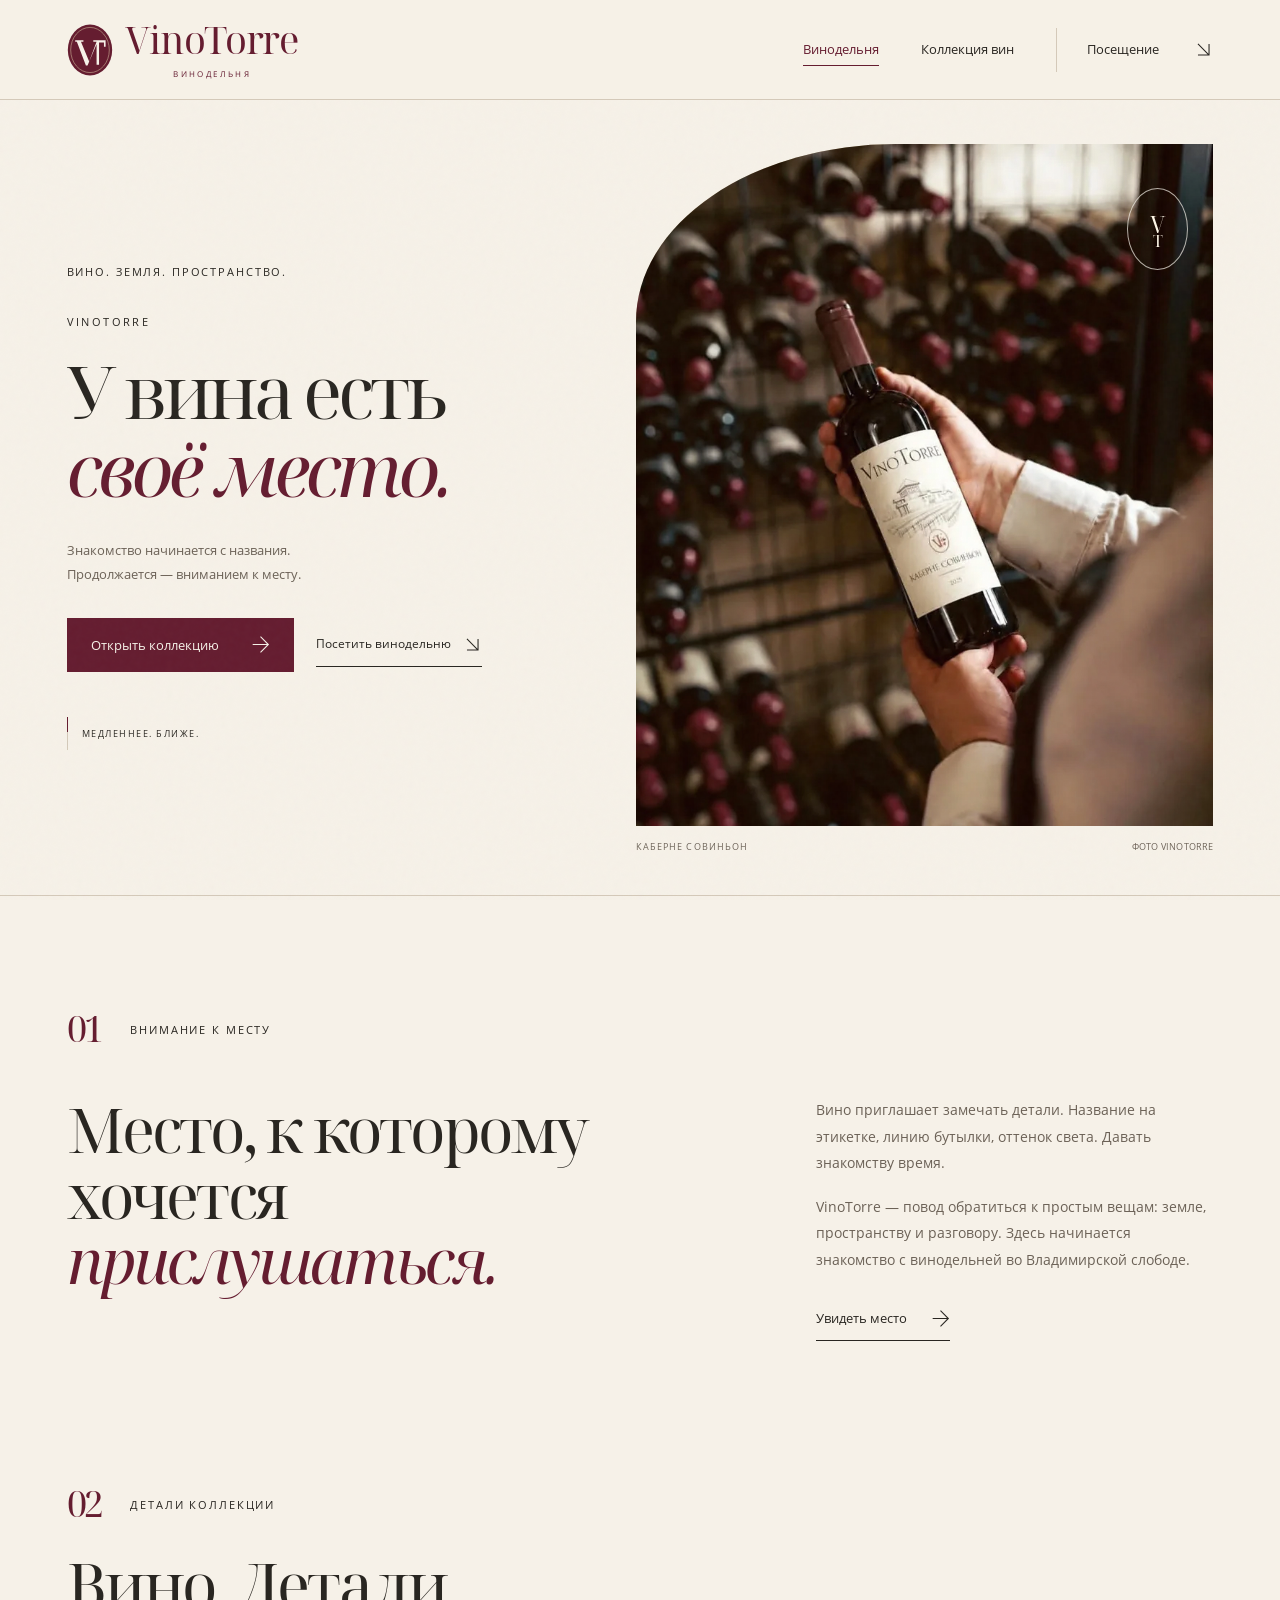
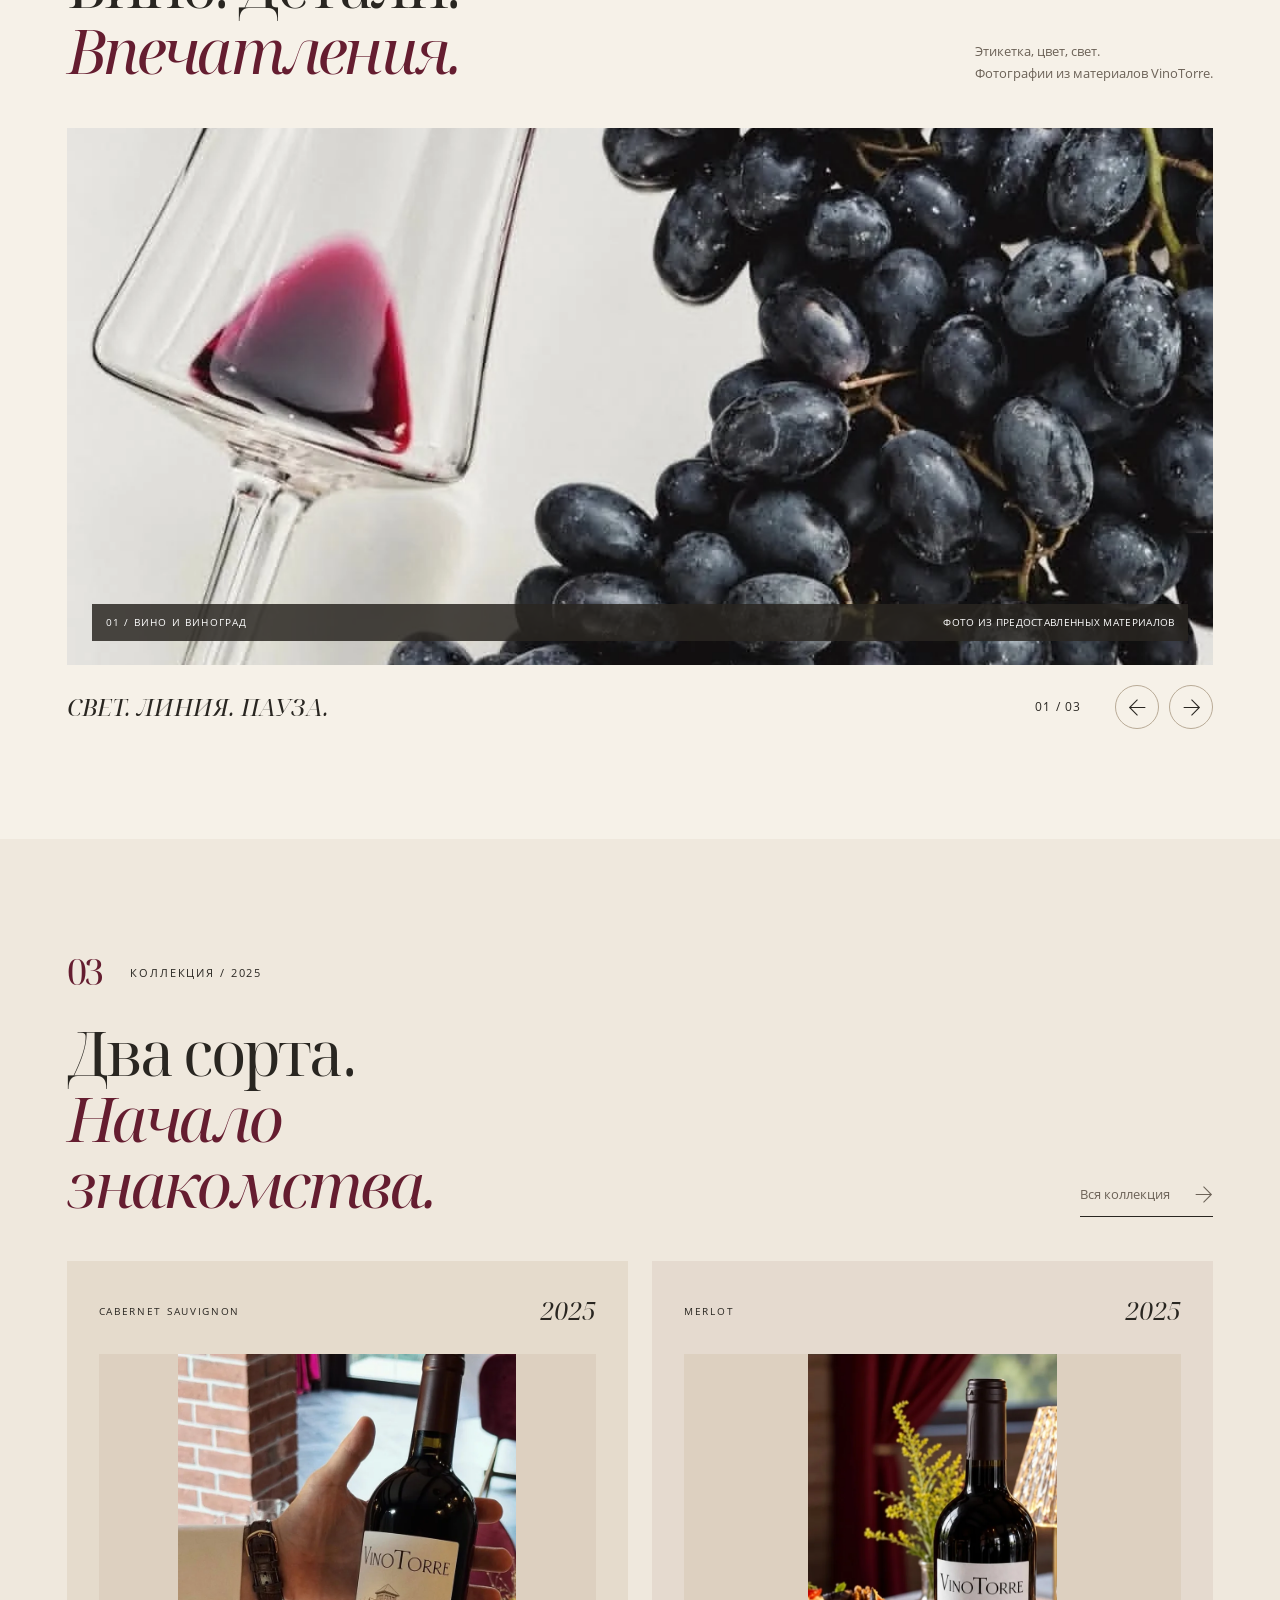
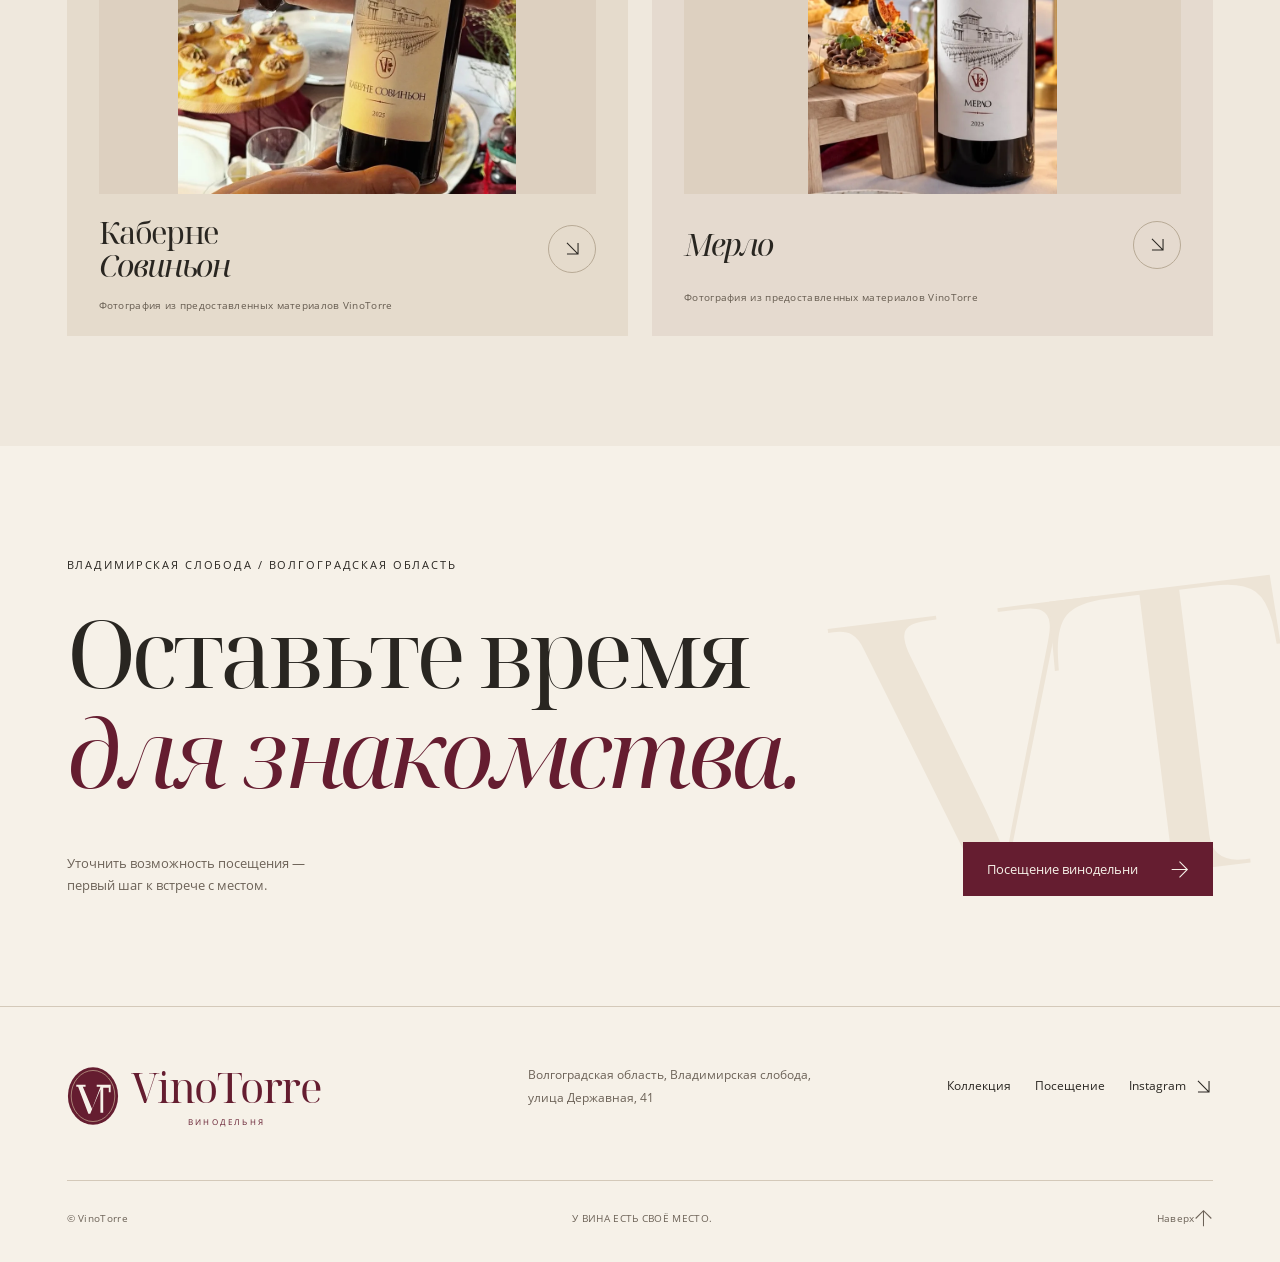
==== commit 22c88006: "Refine VinoTorre branding and collection introduction" ====
--- a/index.html
+++ b/index.html
@@ -23,7 +23,7 @@
 <body>
   <a class="skip-link" href="#main">К содержимому</a>
   <header class="site-header">
-    <a class="wordmark" href="index.html" aria-label="VinoTorre — главная">VinoTorre<span>ВИНОДЕЛЬНЯ</span></a>
+    <a class="wordmark" href="index.html" aria-label="VinoTorre — главная"><img class="wordmark-symbol" src="assets/img/brandmark.svg" alt="" width="56" height="64" aria-hidden="true"><span class="wordmark-type"><span class="wordmark-name">VinoTorre</span><span class="wordmark-caption">ВИНОДЕЛЬНЯ</span></span></a>
     <button class="menu-toggle" type="button" data-menu-toggle aria-controls="primary-navigation" aria-expanded="false" aria-label="Открыть меню"><span></span><span></span></button>
     <nav class="primary-nav" id="primary-navigation" aria-label="Основная навигация">
       <a href="index.html" aria-current="page">Винодельня</a>
@@ -87,6 +87,6 @@
     </section>
     <section class="visit-invitation section-shell section-space reveal" aria-labelledby="invitation-title"><p class="eyebrow">ВЛАДИМИРСКАЯ СЛОБОДА / ВОЛГОГРАДСКАЯ ОБЛАСТЬ</p><h2 id="invitation-title">Оставьте время<br><em>для знакомства.</em></h2><div class="invitation-bottom"><p>Уточнить возможность посещения —<br>первый шаг к встрече с местом.</p><a class="button button-primary" href="visit.html">Посещение винодельни <span class="icon-arrow icon-right" aria-hidden="true"></span></a></div><span class="invitation-monogram" aria-hidden="true">VT</span></section>
   </main>
-  <footer class="site-footer section-shell"><div class="footer-top"><a class="wordmark" href="index.html">VinoTorre<span>ВИНОДЕЛЬНЯ</span></a><p data-address>Волгоградская область,<br>Владимирская слобода,<br>улица Державная, 41</p><nav aria-label="Навигация в подвале"><a href="wines.html">Коллекция</a><a href="visit.html">Посещение</a><a href="https://www.instagram.com/vino_torre/" data-instagram target="_blank" rel="noopener noreferrer">Instagram <span class="icon-arrow icon-down-right" aria-hidden="true"></span></a></nav></div><div class="footer-bottom"><span class="copyright">© VinoTorre</span><span>У ВИНА ЕСТЬ СВОЁ МЕСТО.</span><a href="#main">Наверх <span class="icon-arrow icon-up" aria-hidden="true"></span></a></div><div class="legal-text" data-legal hidden></div></footer>
+  <footer class="site-footer section-shell"><div class="footer-top"><a class="wordmark" href="index.html" aria-label="VinoTorre — главная"><img class="wordmark-symbol" src="assets/img/brandmark.svg" alt="" width="56" height="64" aria-hidden="true"><span class="wordmark-type"><span class="wordmark-name">VinoTorre</span><span class="wordmark-caption">ВИНОДЕЛЬНЯ</span></span></a><p data-address>Волгоградская область,<br>Владимирская слобода,<br>улица Державная, 41</p><nav aria-label="Навигация в подвале"><a href="wines.html">Коллекция</a><a href="visit.html">Посещение</a><a href="https://www.instagram.com/vino_torre/" data-instagram target="_blank" rel="noopener noreferrer">Instagram <span class="icon-arrow icon-down-right" aria-hidden="true"></span></a></nav></div><div class="footer-bottom"><span class="copyright">© VinoTorre</span><span>У ВИНА ЕСТЬ СВОЁ МЕСТО.</span><a href="#main">Наверх <span class="icon-arrow icon-up" aria-hidden="true"></span></a></div><div class="legal-text" data-legal hidden></div></footer>
 </body>
 </html>
--- a/assets/css/style.css
+++ b/assets/css/style.css
@@ -2,19 +2,19 @@
 @font-face{font-family:VT Serif;src:url('../fonts/serif-italic.woff') format('woff');font-style:italic;font-weight:400;font-display:swap}
 @font-face{font-family:VT Sans;src:url('../fonts/sans.woff') format('woff');font-style:normal;font-weight:400;font-display:swap}
 :root{--ivory:#f6f1e8;--paper:#ede4d6;--burgundy:#651d30;--wine:#421923;--ink:#292621;--muted:#6c6257;--gold:#ae9162;--line:#d4c9b9;--serif:'VT Serif',Georgia,'Times New Roman',serif;--sans:'VT Sans',Arial,sans-serif;--gutter:clamp(22px,5.2vw,100px);--max:1720px}
-*{box-sizing:border-box}html{scroll-behavior:smooth;scroll-padding-top:110px}body{margin:0;background:var(--ivory);color:var(--ink);font-family:var(--sans);font-size:15px;line-height:1.7;-webkit-font-smoothing:antialiased}body::before{content:'';position:fixed;inset:0;pointer-events:none;z-index:15;opacity:.12;background-image:url("data:image/svg+xml,%3Csvg viewBox='0 0 180 180' xmlns='http://www.w3.org/2000/svg'%3E%3Cfilter id='n'%3E%3CfeTurbulence type='fractalNoise' baseFrequency='.83' numOctaves='3' stitchTiles='stitch'/%3E%3C/filter%3E%3Cpath fill='%23837868' opacity='.2' filter='url(%23n)' d='M0 0h180v180H0z'/%3E%3C/svg%3E")}::selection{background:#651d30;color:var(--ivory)}a{color:inherit;text-decoration:none}button,input,textarea{font:inherit}button{color:inherit;cursor:pointer}button:disabled{cursor:not-allowed}button,a,input,textarea{-webkit-tap-highlight-color:transparent}button:focus-visible,a:focus-visible,input:focus-visible,textarea:focus-visible,[tabindex]:focus-visible{outline:2px solid var(--burgundy);outline-offset:5px}img{display:block;max-width:100%;height:auto}figure,p{margin:0}button{border-radius:0}h1,h2,h3{font-family:var(--serif);font-weight:400;line-height:1.07;margin:0;letter-spacing:-.045em}h1 em,h2 em,.address-display em{font-weight:400;color:var(--burgundy)}h2{font-size:clamp(42px,4.8vw,80px)}h3{font-size:30px}em{font-family:var(--serif)}[hidden]{display:none!important}.section-shell{max-width:var(--max);margin-inline:auto;padding-inline:var(--gutter)}.section-space{padding-block:110px}.eyebrow{font-size:10px;letter-spacing:.17em;font-weight:400;line-height:1.6;text-transform:uppercase}.text-link{display:inline-flex;align-items:center;justify-content:space-between;gap:24px;min-height:44px;border-bottom:1px solid var(--ink);font-size:12px;line-height:1.5;transition:color .2s,border-color .2s}.text-link:hover{color:var(--burgundy);border-color:var(--burgundy)}.text-link span{font-size:21px}.button{display:inline-flex;align-items:center;justify-content:space-between;gap:32px;min-height:54px;padding:15px 23px;border:1px solid transparent;font-size:12px;line-height:1.6;transition:background .25s,color .25s,transform .25s}.button span{font-size:22px;line-height:1}.button-primary{background:var(--burgundy);color:var(--ivory)}.button-primary:hover{background:var(--wine);transform:translateY(-2px)}.button-primary:disabled{background:#d6ccbe;color:#5d5145;transform:none}.circle-button{width:48px;height:48px;flex-shrink:0;border:1px solid #b8aa96;background:transparent;display:inline-flex;justify-content:center;align-items:center;font-family:Arial,sans-serif;font-size:23px;border-radius:50%;transition:color .25s,background .25s,border-color .25s,transform .25s}.circle-button:hover{background:var(--burgundy);color:var(--ivory);border-color:var(--burgundy);transform:rotate(-8deg)}.sr-only{position:absolute;width:1px;height:1px;padding:0;margin:-1px;overflow:hidden;clip:rect(0,0,0,0);white-space:nowrap;border:0}.skip-link{position:fixed;top:10px;left:20px;z-index:100;padding:12px 18px;background:var(--burgundy);color:var(--ivory);transform:translateY(-150%)}.skip-link:focus{transform:translateY(0)}
-.site-header{height:100px;max-width:1920px;margin:auto;display:flex;align-items:center;justify-content:space-between;padding-inline:var(--gutter);position:sticky;top:0;z-index:30;background:rgb(246 241 232 / .96);border-bottom:1px solid var(--line);backdrop-filter:blur(12px)}.wordmark{display:inline-flex;flex-direction:column;align-items:center;font-family:var(--serif);font-size:32px;line-height:1.1;letter-spacing:-.07em;min-height:54px;justify-content:center}.wordmark span{font-family:var(--sans);font-size:7px;letter-spacing:.34em;margin-top:8px;margin-left:4px}.primary-nav{display:flex;gap:42px;align-items:center;font-size:12px}.primary-nav>a{display:flex;align-items:center;gap:35px;min-height:44px;position:relative}.primary-nav>a::after{content:'';height:1px;background:var(--burgundy);position:absolute;bottom:6px;left:0;width:0;transition:width .25s}.primary-nav>a:hover::after,.primary-nav>a[aria-current='page']::after{width:100%}.primary-nav>a[aria-current='page']{color:var(--burgundy)}.primary-nav>a:last-child{padding-left:30px;border-left:1px solid var(--line)}.menu-toggle{display:none;width:48px;height:48px;border:0;background:none;align-items:center;justify-content:center;flex-direction:column;gap:6px}.menu-toggle span{height:1px;width:24px;background:var(--ink);transition:transform .2s}
-.hero{position:relative;display:grid;grid-template-columns:1fr 1.08fr;gap:3%;padding-top:44px;padding-bottom:42px;min-height:min(780px,calc(100svh - 100px))}.hero-copy{position:relative;display:flex;flex-direction:column;justify-content:center;align-items:flex-start;padding-block:34px 12px;z-index:2}.hero-copy>.eyebrow{display:flex;gap:14px;align-items:center}.small-line{display:block;width:28px;height:1px;background:var(--burgundy)}.hero h1{font-size:clamp(54px,5.7vw,106px);line-height:1.07;margin-top:35px;letter-spacing:-.055em}.hero-brand{display:block;font-family:var(--sans);font-style:normal;font-size:10px;letter-spacing:.22em;margin-bottom:24px;text-transform:uppercase}.hero-description{margin-top:30px;font-size:12px;line-height:1.9;color:var(--muted)}.hero-actions{display:flex;gap:22px;align-items:center;flex-wrap:wrap;margin-top:31px}.hero-actions .text-link{font-size:11px;gap:12px}.scroll-cue{font-size:8px;letter-spacing:.17em;display:flex;gap:14px;align-items:center;min-height:44px;margin-top:40px}.scroll-line{display:block;width:1px;height:33px;background:var(--line);position:relative;overflow:hidden}.scroll-line::after{content:'';position:absolute;top:0;width:1px;height:15px;background:var(--burgundy);animation:scrollDown 2.5s ease-in-out infinite}.hero-visual{min-width:0;position:relative;display:flex;flex-direction:column}.hero-image-wrap{overflow:hidden;background:#d9c9a9;flex:1;min-height:530px;border-top-left-radius:45% 26%}.hero-visual img{width:100%;height:100%;object-fit:cover}.hero-visual figcaption,.visit-hero-art figcaption{display:flex;justify-content:space-between;gap:14px;margin-top:14px;font-size:8px;letter-spacing:.12em;line-height:1.5;color:var(--muted)}.hero-visual figcaption span:last-child,.visit-hero-art figcaption span:last-child{letter-spacing:.02em}.visual-seal{position:absolute;top:44px;right:25px;display:flex;flex-direction:column;align-items:center;justify-content:center;border:1px solid rgb(246 241 232 / .7);border-radius:50%;width:61px;height:82px;font-family:var(--serif);font-size:23px;line-height:1.05;color:#fff8e8}.visual-seal span{font-size:15px;line-height:.65}
-.section-kicker{display:flex;align-items:center;gap:28px}.section-number{font-family:var(--serif);font-size:36px;letter-spacing:-.06em;color:var(--burgundy);line-height:1.3}.philosophy{border-top:1px solid var(--line)}.philosophy-body{display:grid;grid-template-columns:1.6fr 1fr;gap:10%;margin-top:44px}.prose-column{font-size:13px;line-height:1.9;color:var(--muted)}.prose-column p+p{margin-top:17px}.prose-column .text-link{margin-top:24px;color:var(--ink)}.section-heading{display:grid;grid-template-columns:1fr 1fr;align-items:end;gap:24px;margin-bottom:44px}.section-heading .section-kicker{grid-column:1/-1}.section-heading h2{grid-column:1}.section-aside{justify-self:end;font-size:12px;color:var(--muted)}.place-section{padding-top:30px}.editorial-gallery{outline-offset:8px}.gallery-frame{position:relative}.gallery-frame>img{width:100%;height:clamp(350px,42vw,660px);object-fit:cover;background:#c9b99b}.gallery-frame[data-media='vineyard']>img{object-position:50% 54%}.gallery-frame figcaption{position:absolute;bottom:24px;left:25px;right:25px;display:flex;justify-content:space-between;gap:12px;font-size:9px;letter-spacing:.12em;color:#fff;background:rgb(41 38 33 / .84);padding:10px 14px}.gallery-frame figcaption span:last-child{letter-spacing:.03em}.gallery-toolbar{display:flex;justify-content:space-between;gap:20px;align-items:center;margin-top:20px}.gallery-note{font-family:var(--serif);font-style:italic;font-size:24px}.gallery-controls{display:flex;align-items:center;gap:10px}.gallery-controls>[data-gallery-status]{margin-right:24px;font-size:11px;letter-spacing:.1em}.gallery-controls .circle-button{width:44px;height:44px}.no-js-gallery{margin-top:24px}.no-js-gallery img{height:460px;width:100%;object-fit:cover}.no-js-gallery figcaption{font-size:11px;margin-top:8px}.collection-preview{background:#efe8dd}.wine-grid{display:grid;grid-template-columns:1fr 1fr;gap:24px}.wine-card{position:relative;min-width:0;background:#e5dbcc;display:flex;flex-direction:column;padding:28px 32px 22px;overflow:hidden}.wine-card-merlot{background:#e5dacf}.wine-card-top,.wine-card-bottom{display:flex;align-items:center;justify-content:space-between;gap:12px;position:relative;z-index:2}.wine-card-top .eyebrow{font-size:9px}.wine-year{font-family:var(--serif);font-size:25px;font-style:italic}.bottle-stage{display:flex;position:relative;align-items:center;justify-content:center;height:420px}.bottle-stage img{position:relative;z-index:1;height:95%;width:auto;max-width:75%;object-fit:contain;transition:transform .65s cubic-bezier(.2,.65,.3,1)}.bottle-word{position:absolute;left:50%;top:50%;transform:translate(-50%,-50%);font-family:var(--serif);font-style:italic;font-size:clamp(70px,8.5vw,156px);letter-spacing:-.07em;color:var(--burgundy);opacity:.1;white-space:nowrap}.wine-card:hover .bottle-stage img{transform:translateY(-6px) rotate(2deg)}.wine-card-bottom{align-items:center;min-height:58px}.wine-card-bottom h3{font-size:clamp(25px,2.4vw,41px)}.wine-card-bottom h2{font-size:clamp(33px,3.3vw,55px)}.art-caption{display:block;font-size:9px;color:#665c50;margin-top:15px;letter-spacing:.03em}.wine-card__alternate{position:absolute!important;inset:2.5% 0;margin:auto;opacity:0;transition:opacity .5s!important}.wine-card:hover .wine-card__alternate,.wine-card:focus-within .wine-card__alternate{opacity:1}.wine-card-description{font-size:11px;line-height:1.8;color:#5c5147;margin-top:18px}.visit-invitation{position:relative;overflow:hidden}.visit-invitation h2{font-size:clamp(58px,7.3vw,128px);margin-top:29px;max-width:84%;position:relative;z-index:1}.invitation-bottom{display:flex;justify-content:space-between;align-items:end;gap:24px;margin-top:40px;position:relative;z-index:1}.invitation-bottom p{font-size:12px;color:var(--muted)}.invitation-monogram{position:absolute;right:3%;top:16%;color:var(--paper);font-family:var(--serif);font-size:clamp(200px,31vw,540px);letter-spacing:-.14em;line-height:1;transform:rotate(-7deg);pointer-events:none}.site-footer{border-top:1px solid var(--line);padding-top:57px;padding-bottom:22px}.footer-top{display:grid;grid-template-columns:1.3fr 1fr 1fr;gap:45px;padding-bottom:52px}.footer-top .wordmark{justify-self:start;align-self:start;font-size:42px}.footer-top>p{font-size:11px;line-height:1.9;color:var(--muted)}.footer-top nav{display:flex;flex-wrap:wrap;align-content:flex-start;justify-content:flex-end;column-gap:24px;row-gap:0;font-size:11px}.footer-top nav>a{min-height:44px;display:flex;align-items:center;gap:8px}.footer-top nav>a:hover{color:var(--burgundy)}.footer-bottom{display:flex;justify-content:space-between;gap:20px;align-items:center;border-top:1px solid var(--line);padding-top:15px;font-size:9px;color:var(--muted);letter-spacing:.03em}.footer-bottom>a{display:flex;align-items:center;min-height:44px;min-width:44px;justify-content:flex-end}.legal-text{font-size:10px;margin-top:15px;white-space:pre-line;color:var(--muted)}
-.page-intro{padding-block:70px 45px}.intro-topline,.intro-baseline{display:flex;justify-content:space-between;align-items:center;gap:20px}.edition{font-size:9px;letter-spacing:.15em;border:1px solid var(--line);border-radius:50%;padding:16px 20px}.intro-title-line{display:flex;justify-content:space-between;align-items:end;gap:32px;margin-top:43px;margin-bottom:52px}.intro-title-line h1{font-size:clamp(70px,8.6vw,150px);letter-spacing:-.055em}.intro-title-line>p{color:var(--muted);font-size:12px;line-height:1.9;padding-bottom:12px;padding-right:5%}.intro-baseline{padding-top:28px;border-top:1px solid var(--line)}.intro-baseline .text-link{border:0}.collection-full{padding-bottom:50px}.collection-full .wine-card{padding:30px 40px 24px}.collection-full .bottle-stage{height:480px}.collection-full .wine-card-bottom{min-height:122px}.collection-footnote{font-size:10px;color:var(--muted);margin-top:24px;max-width:650px}.collection-note{display:grid;grid-template-columns:1fr 2fr;border-top:1px solid var(--line)}.collection-note>.section-number{font-size:140px;line-height:1;color:#d6c8b3;letter-spacing:-.1em}.collection-note h2{font-size:clamp(39px,4.3vw,70px);margin-top:20px}.collection-note p:not(.eyebrow){font-size:12px;color:var(--muted);margin-top:22px}.collection-note .text-link{margin-top:24px}
-.wine-dialog{width:min(1040px,calc(100vw - 40px));max-height:calc(100svh - 40px);padding:0;background:var(--ivory);color:var(--ink);border:0;overflow:auto;box-shadow:0 24px 100px #0004}.wine-dialog[open]{display:grid;grid-template-columns:1fr 1fr}.wine-dialog::backdrop{background:rgb(25 19 15 / .7);backdrop-filter:blur(5px)}.modal-close{position:absolute;right:18px;top:18px;z-index:5;font-size:30px;background:var(--ivory)}.modal-art{position:relative;min-width:0;min-height:570px;background:var(--paper);padding:40px 28px 74px;display:flex;justify-content:center;align-items:center;touch-action:pan-y}.modal-art>img{height:470px;max-height:65svh;width:100%;object-fit:contain}.modal-gallery-controls{position:absolute;bottom:24px;left:22px;right:22px;display:flex;align-items:center;justify-content:center;gap:22px;font-size:11px}.modal-copy{padding:100px 44px 50px;align-self:center}.modal-copy h2{font-size:clamp(36px,3.5vw,58px);margin-top:25px;overflow-wrap:break-word}.wine-facts{margin:32px 0 0;font-size:12px}.wine-facts>div{display:grid;grid-template-columns:1fr 1.1fr;gap:15px;padding-block:13px;border-bottom:1px solid var(--line)}.wine-facts dt{font-size:10px;color:var(--muted)}.wine-facts dd{margin:0}.modal-caption{font-size:10px;color:var(--muted);margin-block:24px}.modal-copy>.text-link{font-size:11px}.menu-open,.modal-open{overflow:hidden}
-.visit-hero{display:grid;grid-template-columns:.85fr 1.15fr;gap:6%;padding-top:52px;padding-bottom:65px}.visit-hero-copy{display:flex;flex-direction:column;align-items:flex-start;justify-content:center;padding-block:24px}.visit-hero h1{font-size:clamp(76px,8vw,142px);margin-top:30px}.visit-hero-copy>p:not(.eyebrow){font-size:13px;line-height:1.9;color:var(--muted);margin-top:25px}.visit-hero-copy .text-link{margin-top:30px}.visit-hero-art{min-width:0;display:flex;flex-direction:column}.visit-hero-art>img{height:570px;width:100%;object-fit:cover;border-top-right-radius:48% 32%;background:var(--paper)}.visit-atmosphere{border-top:1px solid var(--line);display:grid;grid-template-columns:1.3fr 1fr;gap:35px 10%}.visit-atmosphere .section-kicker{grid-column:1/-1}.directions-section{background:var(--paper)}.directions-grid{display:grid;grid-template-columns:1fr 1fr;gap:8%;margin-top:42px;align-items:center}.directions-grid address{font-style:normal;font-size:14px;line-height:1.9;margin-top:30px}.directions-grid .button{margin-top:28px}.address-card{position:relative;min-height:380px;padding:38px;background:var(--ivory);border:1px solid #d3c5af;display:flex;flex-direction:column;justify-content:center;overflow:hidden}.address-symbol{position:absolute;right:30px;top:8px;font-size:74px;font-weight:400;line-height:1;color:#c9b89a}.address-display{font-family:var(--serif);font-size:clamp(34px,3.3vw,55px);letter-spacing:-.04em;line-height:1.1;margin-top:22px}.address-card>p:not(.eyebrow):not(.address-display){font-size:10px;color:var(--muted);margin-top:23px}.address-bottom{margin-top:36px;border-top:1px solid var(--line);padding-top:15px;font-size:9px;letter-spacing:.1em;display:flex;justify-content:space-between;align-items:center}.address-bottom>span{font-family:var(--serif);font-size:30px;letter-spacing:-.1em}.route-figure{margin-top:60px}.route-figure img{max-height:750px;object-fit:contain;margin:auto}.route-figure figcaption{margin-top:12px;font-size:10px;color:var(--muted)}.request-section{display:grid;grid-template-columns:1fr 1.15fr;gap:8%}.request-copy h2{margin-top:35px}.request-copy>p:not(.eyebrow){font-size:12px;line-height:1.9;margin-top:26px;color:var(--muted)}.request-copy>p.request-small{font-size:10px;margin-top:20px}.visit-form{align-self:center;padding-top:10px}.form-status{background:var(--paper);border-left:2px solid var(--gold);padding:16px 18px;font-size:11px;line-height:1.8;margin-bottom:24px}fieldset{padding:0;border:0;margin:0;min-width:0}.form-row{display:grid;grid-template-columns:1fr 1fr;gap:24px}label{display:block;font-size:11px;margin-bottom:24px}input,textarea{display:block;resize:vertical;border:0;border-bottom:1px solid #a99a85;padding:13px 0;width:100%;max-width:100%;min-height:48px;background:transparent;color:var(--ink);outline-offset:3px;font-size:12px;border-radius:0}input:disabled,textarea:disabled{color:#6c6257;-webkit-text-fill-color:#6c6257;opacity:1}input::placeholder,textarea::placeholder{color:#796f62;font-size:11px}.optional{color:var(--muted);font-size:9px}.form-submit-row{display:flex;align-items:center;gap:24px;margin-top:30px}.form-submit-row>.button{flex-shrink:0}.form-submit-row>p{font-size:9px;color:var(--muted);line-height:1.7;max-width:220px}
+*{box-sizing:border-box}html{scroll-behavior:smooth;scroll-padding-top:110px}body{margin:0;background:var(--ivory);color:var(--ink);font-family:var(--sans);font-size:16px;line-height:1.7;-webkit-font-smoothing:antialiased}body::before{content:'';position:fixed;inset:0;pointer-events:none;z-index:15;opacity:.12;background-image:url("data:image/svg+xml,%3Csvg viewBox='0 0 180 180' xmlns='http://www.w3.org/2000/svg'%3E%3Cfilter id='n'%3E%3CfeTurbulence type='fractalNoise' baseFrequency='.83' numOctaves='3' stitchTiles='stitch'/%3E%3C/filter%3E%3Cpath fill='%23837868' opacity='.2' filter='url(%23n)' d='M0 0h180v180H0z'/%3E%3C/svg%3E")}::selection{background:#651d30;color:var(--ivory)}a{color:inherit;text-decoration:none}button,input,textarea{font:inherit}button{color:inherit;cursor:pointer}button:disabled{cursor:not-allowed}button,a,input,textarea{-webkit-tap-highlight-color:transparent}button:focus-visible,a:focus-visible,input:focus-visible,textarea:focus-visible,[tabindex]:focus-visible{outline:2px solid var(--burgundy);outline-offset:5px}img{display:block;max-width:100%;height:auto}figure,p{margin:0}button{border-radius:0}h1,h2,h3{font-family:var(--serif);font-weight:400;line-height:1.07;margin:0;letter-spacing:-.045em}h1 em,h2 em,.address-display em{font-weight:400;color:var(--burgundy)}h2{font-size:clamp(42px,4.8vw,80px)}h3{font-size:30px}em{font-family:var(--serif)}[hidden]{display:none!important}.section-shell{max-width:var(--max);margin-inline:auto;padding-inline:var(--gutter)}.section-space{padding-block:110px}.eyebrow{font-size:11px;letter-spacing:.17em;font-weight:400;line-height:1.6;text-transform:uppercase}.text-link{display:inline-flex;align-items:center;justify-content:space-between;gap:24px;min-height:44px;border-bottom:1px solid var(--ink);font-size:13px;line-height:1.5;transition:color .2s,border-color .2s}.text-link:hover{color:var(--burgundy);border-color:var(--burgundy)}.text-link span{font-size:21px}.button{display:inline-flex;align-items:center;justify-content:space-between;gap:32px;min-height:54px;padding:15px 23px;border:1px solid transparent;font-size:13px;line-height:1.6;transition:background .25s,color .25s,transform .25s}.button span{font-size:22px;line-height:1}.button-primary{background:var(--burgundy);color:var(--ivory)}.button-primary:hover{background:var(--wine);transform:translateY(-2px)}.button-primary:disabled{background:#d6ccbe;color:#5d5145;transform:none}.circle-button{width:48px;height:48px;flex-shrink:0;border:1px solid #b8aa96;background:transparent;display:inline-flex;justify-content:center;align-items:center;font-family:Arial,sans-serif;font-size:23px;border-radius:50%;transition:color .25s,background .25s,border-color .25s,transform .25s}.circle-button:hover{background:var(--burgundy);color:var(--ivory);border-color:var(--burgundy);transform:rotate(-8deg)}.sr-only{position:absolute;width:1px;height:1px;padding:0;margin:-1px;overflow:hidden;clip:rect(0,0,0,0);white-space:nowrap;border:0}.skip-link{position:fixed;top:10px;left:20px;z-index:100;padding:12px 18px;background:var(--burgundy);color:var(--ivory);transform:translateY(-150%)}.skip-link:focus{transform:translateY(0)}
+.site-header{height:100px;max-width:1920px;margin:auto;display:flex;align-items:center;justify-content:space-between;padding-inline:var(--gutter);position:sticky;top:0;z-index:30;background:rgb(246 241 232 / .96);border-bottom:1px solid var(--line);backdrop-filter:blur(12px)}.wordmark{display:inline-flex;align-items:center;gap:12px;min-height:64px;color:var(--burgundy);flex-shrink:0}.wordmark-symbol{width:46px;height:54px;flex:none}.wordmark-type{display:flex;flex-direction:column;align-items:center}.wordmark-name{font-family:var(--serif);font-size:38px;line-height:1.08;letter-spacing:-.035em}.wordmark-caption{font-family:var(--sans);font-size:8px;line-height:1.5;letter-spacing:.3em;margin-top:7px;padding-left:.3em}.primary-nav{display:flex;gap:42px;align-items:center;font-size:13px}.primary-nav>a{display:flex;align-items:center;gap:35px;min-height:44px;position:relative}.primary-nav>a::after{content:'';height:1px;background:var(--burgundy);position:absolute;bottom:6px;left:0;width:0;transition:width .25s}.primary-nav>a:hover::after,.primary-nav>a[aria-current='page']::after{width:100%}.primary-nav>a[aria-current='page']{color:var(--burgundy)}.primary-nav>a:last-child{padding-left:30px;border-left:1px solid var(--line)}.menu-toggle{display:none;width:48px;height:48px;border:0;background:none;align-items:center;justify-content:center;flex-direction:column;gap:6px}.menu-toggle span{height:1px;width:24px;background:var(--ink);transition:transform .2s}
+.hero{position:relative;display:grid;grid-template-columns:1fr 1.08fr;gap:3%;padding-top:44px;padding-bottom:42px;min-height:min(780px,calc(100svh - 100px))}.hero-copy{position:relative;display:flex;flex-direction:column;justify-content:center;align-items:flex-start;padding-block:34px 12px;z-index:2}.hero-copy>.eyebrow{display:flex;gap:14px;align-items:center}.small-line{display:block;width:28px;height:1px;background:var(--burgundy)}.hero h1{font-size:clamp(54px,5.7vw,106px);line-height:1.07;margin-top:35px;letter-spacing:-.055em}.hero-brand{display:block;font-family:var(--sans);font-style:normal;font-size:11px;letter-spacing:.22em;margin-bottom:24px;text-transform:uppercase}.hero-description{margin-top:30px;font-size:13px;line-height:1.9;color:var(--muted)}.hero-actions{display:flex;gap:22px;align-items:center;flex-wrap:wrap;margin-top:31px}.hero-actions .text-link{font-size:12px;gap:12px}.scroll-cue{font-size:9px;letter-spacing:.17em;display:flex;gap:14px;align-items:center;min-height:44px;margin-top:40px}.scroll-line{display:block;width:1px;height:33px;background:var(--line);position:relative;overflow:hidden}.scroll-line::after{content:'';position:absolute;top:0;width:1px;height:15px;background:var(--burgundy);animation:scrollDown 2.5s ease-in-out infinite}.hero-visual{min-width:0;position:relative;display:flex;flex-direction:column}.hero-image-wrap{overflow:hidden;background:#d9c9a9;flex:1;min-height:530px;border-top-left-radius:45% 26%}.hero-visual img{width:100%;height:100%;object-fit:cover}.hero-visual figcaption,.visit-hero-art figcaption{display:flex;justify-content:space-between;gap:14px;margin-top:14px;font-size:9px;letter-spacing:.12em;line-height:1.5;color:var(--muted)}.hero-visual figcaption span:last-child,.visit-hero-art figcaption span:last-child{letter-spacing:.02em}.visual-seal{position:absolute;top:44px;right:25px;display:flex;flex-direction:column;align-items:center;justify-content:center;border:1px solid rgb(246 241 232 / .7);border-radius:50%;width:61px;height:82px;font-family:var(--serif);font-size:23px;line-height:1.05;color:#fff8e8}.visual-seal span{font-size:16px;line-height:.65}
+.section-kicker{display:flex;align-items:center;gap:28px}.section-number{font-family:var(--serif);font-size:36px;letter-spacing:-.06em;color:var(--burgundy);line-height:1.3}.philosophy{border-top:1px solid var(--line)}.philosophy-body{display:grid;grid-template-columns:1.6fr 1fr;gap:10%;margin-top:44px}.prose-column{font-size:14px;line-height:1.9;color:var(--muted)}.prose-column p+p{margin-top:17px}.prose-column .text-link{margin-top:24px;color:var(--ink)}.section-heading{display:grid;grid-template-columns:1fr 1fr;align-items:end;gap:24px;margin-bottom:44px}.section-heading .section-kicker{grid-column:1/-1}.section-heading h2{grid-column:1}.section-aside{justify-self:end;font-size:13px;color:var(--muted)}.place-section{padding-top:30px}.editorial-gallery{outline-offset:8px}.gallery-frame{position:relative}.gallery-frame>img{width:100%;height:clamp(350px,42vw,660px);object-fit:cover;background:#c9b99b}.gallery-frame[data-media='vineyard']>img{object-position:50% 54%}.gallery-frame figcaption{position:absolute;bottom:24px;left:25px;right:25px;display:flex;justify-content:space-between;gap:12px;font-size:10px;letter-spacing:.12em;color:#fff;background:rgb(41 38 33 / .84);padding:10px 14px}.gallery-frame figcaption span:last-child{letter-spacing:.03em}.gallery-toolbar{display:flex;justify-content:space-between;gap:20px;align-items:center;margin-top:20px}.gallery-note{font-family:var(--serif);font-style:italic;font-size:24px}.gallery-controls{display:flex;align-items:center;gap:10px}.gallery-controls>[data-gallery-status]{margin-right:24px;font-size:12px;letter-spacing:.1em}.gallery-controls .circle-button{width:44px;height:44px}.no-js-gallery{margin-top:24px}.no-js-gallery img{height:460px;width:100%;object-fit:cover}.no-js-gallery figcaption{font-size:12px;margin-top:8px}.collection-preview{background:#efe8dd}.wine-grid{display:grid;grid-template-columns:1fr 1fr;gap:24px}.wine-card{position:relative;min-width:0;background:#e5dbcc;display:flex;flex-direction:column;padding:28px 32px 22px;overflow:hidden}.wine-card-merlot{background:#e5dacf}.wine-card-top,.wine-card-bottom{display:flex;align-items:center;justify-content:space-between;gap:12px;position:relative;z-index:2}.wine-card-top .eyebrow{font-size:10px}.wine-year{font-family:var(--serif);font-size:25px;font-style:italic}.bottle-stage{display:flex;position:relative;align-items:center;justify-content:center;height:420px}.bottle-stage img{position:relative;z-index:1;height:95%;width:auto;max-width:75%;object-fit:contain;transition:transform .65s cubic-bezier(.2,.65,.3,1)}.bottle-word{position:absolute;left:50%;top:50%;transform:translate(-50%,-50%);font-family:var(--serif);font-style:italic;font-size:clamp(70px,8.5vw,156px);letter-spacing:-.07em;color:var(--burgundy);opacity:.1;white-space:nowrap}.wine-card:hover .bottle-stage img{transform:translateY(-6px) rotate(2deg)}.wine-card-bottom{align-items:center;min-height:58px}.wine-card-bottom h3{font-size:clamp(25px,2.4vw,41px)}.wine-card-bottom h2{font-size:clamp(33px,3.3vw,55px)}.art-caption{display:block;font-size:10px;color:#665c50;margin-top:15px;letter-spacing:.03em}.wine-card__alternate{position:absolute!important;inset:2.5% 0;margin:auto;opacity:0;transition:opacity .5s!important}.wine-card:hover .wine-card__alternate,.wine-card:focus-within .wine-card__alternate{opacity:1}.wine-card-description{font-size:12px;line-height:1.8;color:#5c5147;margin-top:18px}.visit-invitation{position:relative;overflow:hidden}.visit-invitation h2{font-size:clamp(58px,7.3vw,128px);margin-top:29px;max-width:84%;position:relative;z-index:1}.invitation-bottom{display:flex;justify-content:space-between;align-items:end;gap:24px;margin-top:40px;position:relative;z-index:1}.invitation-bottom p{font-size:13px;color:var(--muted)}.invitation-monogram{position:absolute;right:3%;top:16%;color:var(--paper);font-family:var(--serif);font-size:clamp(200px,31vw,540px);letter-spacing:-.14em;line-height:1;transform:rotate(-7deg);pointer-events:none}.site-footer{border-top:1px solid var(--line);padding-top:57px;padding-bottom:22px}.footer-top{display:grid;grid-template-columns:1.3fr 1fr 1fr;gap:45px;padding-bottom:52px}.footer-top .wordmark{justify-self:start;align-self:start}.footer-top .wordmark-name{font-size:42px}.footer-top .wordmark-symbol{width:52px;height:60px}.footer-top>p{font-size:12px;line-height:1.9;color:var(--muted)}.footer-top nav{display:flex;flex-wrap:wrap;align-content:flex-start;justify-content:flex-end;column-gap:24px;row-gap:0;font-size:12px}.footer-top nav>a{min-height:44px;display:flex;align-items:center;gap:8px}.footer-top nav>a:hover{color:var(--burgundy)}.footer-bottom{display:flex;justify-content:space-between;gap:20px;align-items:center;border-top:1px solid var(--line);padding-top:15px;font-size:10px;color:var(--muted);letter-spacing:.03em}.footer-bottom>a{display:flex;align-items:center;min-height:44px;min-width:44px;justify-content:flex-end}.legal-text{font-size:11px;margin-top:15px;white-space:pre-line;color:var(--muted)}
+.page-intro{padding-block:70px 45px}.intro-topline,.intro-baseline{display:flex;justify-content:space-between;align-items:center;gap:20px}.edition{font-size:10px;letter-spacing:.15em;border:1px solid var(--line);border-radius:50%;padding:16px 20px}.intro-title-line{display:flex;justify-content:space-between;align-items:end;gap:32px;margin-top:43px;margin-bottom:52px}.intro-title-line h1{font-size:clamp(70px,8.6vw,150px);letter-spacing:-.055em}.intro-title-line>p{color:var(--muted);font-size:13px;line-height:1.9;padding-bottom:12px;padding-right:5%}.intro-baseline{padding-top:28px;border-top:1px solid var(--line)}.intro-baseline .text-link{border:0}.collection-full{padding-bottom:50px}.collection-full .wine-card{padding:30px 40px 24px}.collection-full .bottle-stage{height:480px}.collection-full .wine-card-bottom{min-height:122px}.collection-footnote{font-size:11px;color:var(--muted);margin-top:24px;max-width:650px}.collection-note{display:grid;grid-template-columns:1fr 2fr;border-top:1px solid var(--line)}.collection-note>.section-number{font-size:140px;line-height:1;color:#d6c8b3;letter-spacing:-.1em}.collection-note h2{font-size:clamp(39px,4.3vw,70px);margin-top:20px}.collection-note p:not(.eyebrow){font-size:13px;color:var(--muted);margin-top:22px}.collection-note .text-link{margin-top:24px}
+.wine-dialog{width:min(1040px,calc(100vw - 40px));max-height:calc(100svh - 40px);padding:0;background:var(--ivory);color:var(--ink);border:0;overflow:auto;box-shadow:0 24px 100px #0004}.wine-dialog[open]{display:grid;grid-template-columns:1fr 1fr}.wine-dialog::backdrop{background:rgb(25 19 15 / .7);backdrop-filter:blur(5px)}.modal-close{position:absolute;right:18px;top:18px;z-index:5;font-size:30px;background:var(--ivory)}.modal-art{position:relative;min-width:0;min-height:570px;background:var(--paper);padding:40px 28px 74px;display:flex;justify-content:center;align-items:center;touch-action:pan-y}.modal-art>img{height:470px;max-height:65svh;width:100%;object-fit:contain}.modal-gallery-controls{position:absolute;bottom:24px;left:22px;right:22px;display:flex;align-items:center;justify-content:center;gap:22px;font-size:12px}.modal-copy{padding:100px 44px 50px;align-self:center}.modal-copy h2{font-size:clamp(36px,3.5vw,58px);margin-top:25px;overflow-wrap:break-word}.wine-facts{margin:32px 0 0;font-size:13px}.wine-facts>div{display:grid;grid-template-columns:1fr 1.1fr;gap:15px;padding-block:13px;border-bottom:1px solid var(--line)}.wine-facts dt{font-size:11px;color:var(--muted)}.wine-facts dd{margin:0}.modal-caption{font-size:11px;color:var(--muted);margin-block:24px}.modal-copy>.text-link{font-size:12px}.menu-open,.modal-open{overflow:hidden}
+.visit-hero{display:grid;grid-template-columns:.85fr 1.15fr;gap:6%;padding-top:52px;padding-bottom:65px}.visit-hero-copy{display:flex;flex-direction:column;align-items:flex-start;justify-content:center;padding-block:24px}.visit-hero h1{font-size:clamp(76px,8vw,142px);margin-top:30px}.visit-hero-copy>p:not(.eyebrow){font-size:14px;line-height:1.9;color:var(--muted);margin-top:25px}.visit-hero-copy .text-link{margin-top:30px}.visit-hero-art{min-width:0;display:flex;flex-direction:column}.visit-hero-art>img{height:570px;width:100%;object-fit:cover;border-top-right-radius:48% 32%;background:var(--paper)}.visit-atmosphere{border-top:1px solid var(--line);display:grid;grid-template-columns:1.3fr 1fr;gap:35px 10%}.visit-atmosphere .section-kicker{grid-column:1/-1}.directions-section{background:var(--paper)}.directions-grid{display:grid;grid-template-columns:1fr 1fr;gap:8%;margin-top:42px;align-items:center}.directions-grid address{font-style:normal;font-size:15px;line-height:1.9;margin-top:30px}.directions-grid .button{margin-top:28px}.address-card{position:relative;min-height:380px;padding:38px;background:var(--ivory);border:1px solid #d3c5af;display:flex;flex-direction:column;justify-content:center;overflow:hidden}.address-symbol{position:absolute;right:30px;top:8px;font-size:74px;font-weight:400;line-height:1;color:#c9b89a}.address-display{font-family:var(--serif);font-size:clamp(34px,3.3vw,55px);letter-spacing:-.04em;line-height:1.1;margin-top:22px}.address-card>p:not(.eyebrow):not(.address-display){font-size:11px;color:var(--muted);margin-top:23px}.address-bottom{margin-top:36px;border-top:1px solid var(--line);padding-top:15px;font-size:10px;letter-spacing:.1em;display:flex;justify-content:space-between;align-items:center}.address-bottom>span{font-family:var(--serif);font-size:30px;letter-spacing:-.1em}.route-figure{margin-top:60px}.route-figure img{max-height:750px;object-fit:contain;margin:auto}.route-figure figcaption{margin-top:12px;font-size:11px;color:var(--muted)}.request-section{display:grid;grid-template-columns:1fr 1.15fr;gap:8%}.request-copy h2{margin-top:35px}.request-copy>p:not(.eyebrow){font-size:13px;line-height:1.9;margin-top:26px;color:var(--muted)}.request-copy>p.request-small{font-size:11px;margin-top:20px}.visit-form{align-self:center;padding-top:10px}.form-status{background:var(--paper);border-left:2px solid var(--gold);padding:16px 18px;font-size:12px;line-height:1.8;margin-bottom:24px}fieldset{padding:0;border:0;margin:0;min-width:0}.form-row{display:grid;grid-template-columns:1fr 1fr;gap:24px}label{display:block;font-size:12px;margin-bottom:24px}input,textarea{display:block;resize:vertical;border:0;border-bottom:1px solid #a99a85;padding:13px 0;width:100%;max-width:100%;min-height:48px;background:transparent;color:var(--ink);outline-offset:3px;font-size:13px;border-radius:0}input:disabled,textarea:disabled{color:#6c6257;-webkit-text-fill-color:#6c6257;opacity:1}input::placeholder,textarea::placeholder{color:#796f62;font-size:12px}.optional{color:var(--muted);font-size:10px}.form-submit-row{display:flex;align-items:center;gap:24px;margin-top:30px}.form-submit-row>.button{flex-shrink:0}.form-submit-row>p{font-size:10px;color:var(--muted);line-height:1.7;max-width:220px}
 .collection-full .wine-card-bottom{position:static;z-index:auto}.wine-open-button::after{content:'';position:absolute;inset:0;z-index:3}.wine-open-button:hover{transform:none}.wine-open-button:focus-visible::after{outline:2px solid var(--burgundy);outline-offset:-5px}
 .reveal.is-visible{animation:reveal .85s cubic-bezier(.2,.65,.3,1) both}@keyframes reveal{from{opacity:.25;transform:translateY(22px)}to{opacity:1;transform:translateY(0)}}@keyframes scrollDown{0%{transform:translateY(-17px)}75%,100%{transform:translateY(34px)}}
-@media(min-width:1600px){body{font-size:16px}.hero{min-height:850px;padding-top:65px}.hero-image-wrap{min-height:680px}.hero-copy{padding-bottom:30px}.hero-actions{margin-top:40px}.hero-description{font-size:14px}.hero-actions .text-link{font-size:12px}.hero-brand{font-size:12px}.section-space{padding-block:140px}.bottle-stage{height:510px}.collection-full .bottle-stage{height:580px}.visit-hero-art>img{height:690px}}
-@media(max-width:1100px){.primary-nav{gap:26px}.primary-nav>a:last-child{padding-left:20px}.hero{gap:3%;padding-top:32px}.hero-image-wrap{min-height:520px}.hero h1{font-size:clamp(51px,6vw,67px)}.hero-actions{flex-direction:column;align-items:flex-start;gap:12px}.hero-description{font-size:11px}.hero .scroll-cue{margin-top:25px}.section-space{padding-block:80px}.philosophy-body{gap:6%}.wine-card{padding:22px}.bottle-stage{height:350px}.collection-full .wine-card{padding:25px}.collection-full .bottle-stage{height:420px}.collection-full .wine-card-bottom{min-height:100px}.visit-hero-art>img{height:510px}.form-submit-row{flex-wrap:wrap;gap:13px}.form-submit-row>p{max-width:100%}.request-section{gap:6%}.footer-top{grid-template-columns:1fr 1fr 1fr;gap:25px}.footer-top nav{column-gap:16px}.modal-copy{padding-inline:30px}}
-@media(max-width:760px){:root{--gutter:24px}html{scroll-padding-top:92px}.site-header{height:auto;min-height:82px;flex-wrap:wrap;padding-block:14px}.wordmark{font-size:30px;min-height:52px}.wordmark span{font-size:6px;margin-top:6px}.primary-nav{width:100%;padding-top:12px;gap:10px 22px;flex-wrap:wrap;justify-content:center;font-size:11px}.primary-nav>a{min-height:44px;gap:10px}.primary-nav>a:last-child{padding-left:0;border-left:0}.js .site-header{height:82px;min-height:82px;padding-block:0;flex-wrap:nowrap}.js .menu-toggle{display:flex}.js .primary-nav{display:none}.js .primary-nav.is-open{display:flex}.js .primary-nav{position:absolute;top:82px;left:0;right:0;width:100%;background:var(--ivory);height:calc(100svh - 82px);flex-direction:column;align-items:flex-start;justify-content:center;gap:26px;padding:40px var(--gutter) 110px;border-top:1px solid var(--line)}.js .primary-nav>a{font-family:var(--serif);font-size:36px;letter-spacing:-.04em}.js .primary-nav>a::after{bottom:0}.menu-toggle[aria-expanded='true'] span:first-child{transform:translateY(3.5px) rotate(45deg)}.menu-toggle[aria-expanded='true'] span:last-child{transform:translateY(-3.5px) rotate(-45deg)}.hero{grid-template-columns:1fr;gap:30px;min-height:0;padding-top:32px;padding-bottom:30px}.hero-copy{padding:0}.hero h1{font-size:clamp(55px,10.5vw,81px);margin-top:27px}.hero-brand{margin-bottom:18px;font-size:9px}.hero-copy>.eyebrow{font-size:9px}.hero-description{font-size:12px;margin-top:23px}.hero-actions{flex-direction:column;align-items:flex-start;gap:12px;margin-top:25px;width:100%}.hero-actions .button{font-size:11px;padding-inline:18px;gap:18px;min-height:50px}.hero-actions .text-link{font-size:10px;gap:10px}.hero .scroll-cue{margin-top:18px;min-height:44px;font-size:7px}.hero-visual{margin-left:24px}.hero-image-wrap{height:390px;min-height:0;flex:auto;border-top-left-radius:45% 29%}.hero-visual img{object-position:48% 50%}.hero-visual figcaption{font-size:7px;letter-spacing:.05em}.visual-seal{width:44px;height:63px;font-size:18px;top:24px;right:19px}.section-space{padding-block:64px}.section-kicker{gap:20px}.section-number{font-size:30px}.eyebrow{font-size:9px}.philosophy-body{grid-template-columns:1fr;gap:27px;margin-top:28px}h2{font-size:clamp(39px,7.5vw,58px)}.prose-column{font-size:12px;max-width:480px}.prose-column .text-link{margin-top:17px}.section-heading{grid-template-columns:1fr;gap:25px;margin-bottom:30px}.section-aside{justify-self:start}.section-heading h2{grid-column:1}.place-section{padding-top:13px}.section-heading>.section-aside{font-size:11px}.gallery-frame>img{height:370px}.gallery-frame figcaption{bottom:15px;left:12px;right:12px;font-size:7px;gap:8px;padding:9px 11px}.gallery-toolbar{gap:12px;margin-top:16px;align-items:center}.gallery-note{font-size:17px;max-width:140px;line-height:1.3}.gallery-controls{gap:8px}.gallery-controls>[data-gallery-status]{margin-right:4px;font-size:9px}.gallery-controls .circle-button{width:44px;height:44px}.wine-grid{grid-template-columns:1fr;gap:20px}.wine-card{padding:22px 24px 20px}.bottle-stage{height:360px}.bottle-word{font-size:105px}.wine-card-bottom h3{font-size:31px}.wine-card-top .eyebrow{font-size:8px}.wine-year{font-size:24px}.art-caption{font-size:8px}.visit-invitation h2{font-size:clamp(48px,9vw,72px);max-width:100%;margin-top:24px}.invitation-bottom{flex-direction:column;align-items:flex-start;gap:25px;margin-top:28px}.invitation-bottom p{font-size:11px}.invitation-monogram{font-size:245px;top:30%;right:0;opacity:.75}.footer-top{grid-template-columns:1fr 1fr;gap:30px 20px;padding-bottom:28px}.site-footer{padding-top:36px}.footer-top .wordmark{grid-column:1/-1;font-size:36px}.footer-top>p{font-size:10px}.footer-top nav{justify-content:flex-end;flex-direction:column;align-items:flex-end;font-size:10px}.footer-top nav>a{min-height:44px}.footer-bottom{font-size:8px;gap:10px;flex-wrap:wrap}.footer-bottom>span:nth-child(2){display:none}.page-intro{padding-top:35px;padding-bottom:25px}.intro-topline{align-items:center;gap:12px}.intro-topline .eyebrow{font-size:8px}.edition{font-size:7px;letter-spacing:.1em;padding:10px 12px;white-space:nowrap}.intro-title-line{flex-direction:column;align-items:flex-start;gap:24px;margin-top:33px;margin-bottom:28px}.intro-title-line h1{font-size:clamp(44px,11.8vw,82px)}.intro-title-line>p{font-size:11px;padding:0}.intro-baseline{padding-top:16px}.intro-baseline .eyebrow{font-size:8px}.intro-baseline .text-link{font-size:10px}.collection-full .wine-card{padding:22px 25px}.collection-full .bottle-stage{height:390px}.collection-full .wine-card-bottom{min-height:100px}.wine-card-bottom h2{font-size:40px}.collection-footnote{font-size:9px;margin-top:20px}.collection-note{grid-template-columns:1fr;gap:30px}.collection-note>.section-number{font-size:80px}.collection-note h2{font-size:clamp(37px,7.5vw,54px)}.collection-note p:not(.eyebrow){font-size:11px}.wine-dialog{width:calc(100vw - 24px);max-height:calc(100svh - 24px)}.wine-dialog[open]{grid-template-columns:1fr}.modal-close{width:44px;height:44px;right:12px;top:12px}.modal-art{min-height:360px;padding:30px 24px 50px}.modal-art>img{height:315px;max-height:52svh}.modal-gallery-controls{bottom:12px}.modal-copy{padding:32px 25px}.modal-copy h2{font-size:39px;margin-top:18px}.wine-facts{margin-top:23px}.wine-facts>div{grid-template-columns:1fr 1fr}.visit-hero{grid-template-columns:1fr;gap:30px;padding-top:34px;padding-bottom:38px}.visit-hero-copy{padding:0}.visit-hero h1{font-size:clamp(72px,13vw,105px);margin-top:24px}.visit-hero-copy>p:not(.eyebrow){font-size:12px;margin-top:22px}.visit-hero-copy .text-link{margin-top:20px}.visit-hero-art{margin-right:22px}.visit-hero-art>img{height:360px;border-top-right-radius:48% 32%}.visit-hero-art figcaption{font-size:7px}.visit-atmosphere{grid-template-columns:1fr;gap:28px}.directions-grid{grid-template-columns:1fr;gap:38px;margin-top:28px}.directions-grid address{font-size:13px;margin-top:24px}.directions-grid .button{font-size:11px;gap:25px;margin-top:23px}.address-card{min-height:340px;padding:27px}.address-display{font-size:43px}.address-bottom{margin-top:26px}.address-symbol{font-size:60px;right:25px}.request-section{grid-template-columns:1fr;gap:28px}.request-copy h2{margin-top:26px}.request-copy>p:not(.eyebrow){margin-top:22px}.request-copy>p.request-small{margin-top:15px}.form-row{grid-template-columns:1fr;gap:0}.form-status{font-size:10px}.form-submit-row{margin-top:24px}.form-submit-row>p{font-size:9px}.visit-form label{margin-bottom:21px}.route-figure{margin-top:34px}.route-figure figcaption{font-size:9px}}
-@media(max-width:389px){:root{--gutter:20px}.hero-actions{gap:8px;justify-content:space-between}.hero-actions .button{padding-inline:13px;font-size:10px;gap:12px}.hero-actions .text-link{font-size:9px;gap:8px}.hero h1{font-size:55px}.hero-image-wrap{height:335px}.hero-visual{margin-left:15px}.wine-card{padding-inline:20px}.wine-card-bottom h3{font-size:28px}.bottle-word{font-size:90px}.gallery-note{font-size:15px;max-width:112px}.gallery-controls>[data-gallery-status]{margin-right:0}.intro-title-line h1{font-size:44px}.intro-topline .eyebrow{font-size:7px}.edition{font-size:6px}.visit-hero-art>img{height:320px}.address-display{font-size:39px}}
+@media(min-width:1600px){body{font-size:17px}.hero{min-height:850px;padding-top:65px}.hero-image-wrap{min-height:680px}.hero-copy{padding-bottom:30px}.hero-actions{margin-top:40px}.hero-description{font-size:15px}.hero-actions .text-link{font-size:13px}.hero-brand{font-size:13px}.section-space{padding-block:140px}.bottle-stage{height:510px}.collection-full .bottle-stage{height:580px}.visit-hero-art>img{height:690px}}
+@media(max-width:1100px){.primary-nav{gap:26px}.primary-nav>a:last-child{padding-left:20px}.hero{gap:3%;padding-top:32px}.hero-image-wrap{min-height:520px}.hero h1{font-size:clamp(51px,6vw,67px)}.hero-actions{flex-direction:column;align-items:flex-start;gap:12px}.hero-description{font-size:12px}.hero .scroll-cue{margin-top:25px}.section-space{padding-block:80px}.philosophy-body{gap:6%}.wine-card{padding:22px}.bottle-stage{height:350px}.collection-full .wine-card{padding:25px}.collection-full .bottle-stage{height:420px}.collection-full .wine-card-bottom{min-height:100px}.visit-hero-art>img{height:510px}.form-submit-row{flex-wrap:wrap;gap:13px}.form-submit-row>p{max-width:100%}.request-section{gap:6%}.footer-top{grid-template-columns:1fr 1fr 1fr;gap:25px}.footer-top nav{column-gap:16px}.modal-copy{padding-inline:30px}}
+@media(max-width:760px){:root{--gutter:24px}html{scroll-padding-top:92px}.site-header{height:auto;min-height:82px;flex-wrap:wrap;padding-block:14px}.wordmark{gap:9px;min-height:54px}.wordmark-symbol{width:35px;height:42px}.wordmark-name{font-size:32px}.wordmark-caption{font-size:8px;margin-top:5px}.primary-nav{width:100%;padding-top:12px;gap:10px 22px;flex-wrap:wrap;justify-content:center;font-size:12px}.primary-nav>a{min-height:44px;gap:10px}.primary-nav>a:last-child{padding-left:0;border-left:0}.js .site-header{height:82px;min-height:82px;padding-block:0;flex-wrap:nowrap}.js .menu-toggle{display:flex}.js .primary-nav{display:none}.js .primary-nav.is-open{display:flex}.js .primary-nav{position:absolute;top:82px;left:0;right:0;width:100%;background:var(--ivory);height:calc(100svh - 82px);flex-direction:column;align-items:flex-start;justify-content:center;gap:26px;padding:40px var(--gutter) 110px;border-top:1px solid var(--line)}.js .primary-nav>a{font-family:var(--serif);font-size:36px;letter-spacing:-.04em}.js .primary-nav>a::after{bottom:0}.menu-toggle[aria-expanded='true'] span:first-child{transform:translateY(3.5px) rotate(45deg)}.menu-toggle[aria-expanded='true'] span:last-child{transform:translateY(-3.5px) rotate(-45deg)}.hero{grid-template-columns:1fr;gap:30px;min-height:0;padding-top:32px;padding-bottom:30px}.hero-copy{padding:0}.hero h1{font-size:clamp(55px,10.5vw,81px);margin-top:27px}.hero-brand{margin-bottom:18px;font-size:10px}.hero-copy>.eyebrow{font-size:10px}.hero-description{font-size:13px;margin-top:23px}.hero-actions{flex-direction:column;align-items:flex-start;gap:12px;margin-top:25px;width:100%}.hero-actions .button{font-size:12px;padding-inline:18px;gap:18px;min-height:50px}.hero-actions .text-link{font-size:11px;gap:10px}.hero .scroll-cue{margin-top:18px;min-height:44px;font-size:8px}.hero-visual{margin-left:24px}.hero-image-wrap{height:390px;min-height:0;flex:auto;border-top-left-radius:45% 29%}.hero-visual img{object-position:48% 50%}.hero-visual figcaption{font-size:8px;letter-spacing:.05em}.visual-seal{width:44px;height:63px;font-size:18px;top:24px;right:19px}.section-space{padding-block:64px}.section-kicker{gap:20px}.section-number{font-size:30px}.eyebrow{font-size:10px}.philosophy-body{grid-template-columns:1fr;gap:27px;margin-top:28px}h2{font-size:clamp(39px,7.5vw,58px)}.prose-column{font-size:13px;max-width:480px}.prose-column .text-link{margin-top:17px}.section-heading{grid-template-columns:1fr;gap:25px;margin-bottom:30px}.section-aside{justify-self:start}.section-heading h2{grid-column:1}.place-section{padding-top:13px}.section-heading>.section-aside{font-size:12px}.gallery-frame>img{height:370px}.gallery-frame figcaption{bottom:15px;left:12px;right:12px;font-size:8px;gap:8px;padding:9px 11px}.gallery-toolbar{gap:12px;margin-top:16px;align-items:center}.gallery-note{font-size:17px;max-width:140px;line-height:1.3}.gallery-controls{gap:8px}.gallery-controls>[data-gallery-status]{margin-right:4px;font-size:10px}.gallery-controls .circle-button{width:44px;height:44px}.wine-grid{grid-template-columns:1fr;gap:20px}.wine-card{padding:22px 24px 20px}.bottle-stage{height:360px}.bottle-word{font-size:105px}.wine-card-bottom h3{font-size:31px}.wine-card-top .eyebrow{font-size:9px}.wine-year{font-size:24px}.art-caption{font-size:9px}.visit-invitation h2{font-size:clamp(48px,9vw,72px);max-width:100%;margin-top:24px}.invitation-bottom{flex-direction:column;align-items:flex-start;gap:25px;margin-top:28px}.invitation-bottom p{font-size:12px}.invitation-monogram{font-size:245px;top:30%;right:0;opacity:.75}.footer-top{grid-template-columns:1fr 1fr;gap:30px 20px;padding-bottom:28px}.site-footer{padding-top:36px}.footer-top .wordmark{grid-column:1/-1}.footer-top .wordmark-name{font-size:36px}.footer-top .wordmark-symbol{width:42px;height:50px}.footer-top>p{font-size:11px}.footer-top nav{justify-content:flex-end;flex-direction:column;align-items:flex-end;font-size:11px}.footer-top nav>a{min-height:44px}.footer-bottom{font-size:9px;gap:10px;flex-wrap:wrap}.footer-bottom>span:nth-child(2){display:none}.page-intro{padding-top:35px;padding-bottom:25px}.intro-topline{align-items:center;gap:12px}.intro-topline .eyebrow{font-size:9px}.edition{font-size:8px;letter-spacing:.1em;padding:10px 12px;white-space:nowrap}.intro-title-line{flex-direction:column;align-items:flex-start;gap:24px;margin-top:33px;margin-bottom:28px}.intro-title-line h1{font-size:clamp(44px,11.8vw,82px)}.intro-title-line>p{font-size:12px;padding:0}.intro-baseline{padding-top:16px}.intro-baseline .eyebrow{font-size:9px}.intro-baseline .text-link{font-size:11px}.collection-full .wine-card{padding:22px 25px}.collection-full .bottle-stage{height:390px}.collection-full .wine-card-bottom{min-height:100px}.wine-card-bottom h2{font-size:40px}.collection-footnote{font-size:10px;margin-top:20px}.collection-note{grid-template-columns:1fr;gap:30px}.collection-note>.section-number{font-size:80px}.collection-note h2{font-size:clamp(37px,7.5vw,54px)}.collection-note p:not(.eyebrow){font-size:12px}.wine-dialog{width:calc(100vw - 24px);max-height:calc(100svh - 24px)}.wine-dialog[open]{grid-template-columns:1fr}.modal-close{width:44px;height:44px;right:12px;top:12px}.modal-art{min-height:360px;padding:30px 24px 50px}.modal-art>img{height:315px;max-height:52svh}.modal-gallery-controls{bottom:12px}.modal-copy{padding:32px 25px}.modal-copy h2{font-size:39px;margin-top:18px}.wine-facts{margin-top:23px}.wine-facts>div{grid-template-columns:1fr 1fr}.visit-hero{grid-template-columns:1fr;gap:30px;padding-top:34px;padding-bottom:38px}.visit-hero-copy{padding:0}.visit-hero h1{font-size:clamp(72px,13vw,105px);margin-top:24px}.visit-hero-copy>p:not(.eyebrow){font-size:13px;margin-top:22px}.visit-hero-copy .text-link{margin-top:20px}.visit-hero-art{margin-right:22px}.visit-hero-art>img{height:360px;border-top-right-radius:48% 32%}.visit-hero-art figcaption{font-size:8px}.visit-atmosphere{grid-template-columns:1fr;gap:28px}.directions-grid{grid-template-columns:1fr;gap:38px;margin-top:28px}.directions-grid address{font-size:14px;margin-top:24px}.directions-grid .button{font-size:12px;gap:25px;margin-top:23px}.address-card{min-height:340px;padding:27px}.address-display{font-size:43px}.address-bottom{margin-top:26px}.address-symbol{font-size:60px;right:25px}.request-section{grid-template-columns:1fr;gap:28px}.request-copy h2{margin-top:26px}.request-copy>p:not(.eyebrow){margin-top:22px}.request-copy>p.request-small{margin-top:15px}.form-row{grid-template-columns:1fr;gap:0}.form-status{font-size:11px}.form-submit-row{margin-top:24px}.form-submit-row>p{font-size:10px}.visit-form label{margin-bottom:21px}.route-figure{margin-top:34px}.route-figure figcaption{font-size:10px}}
+@media(max-width:389px){:root{--gutter:20px}.hero-actions{gap:8px;justify-content:space-between}.hero-actions .button{padding-inline:13px;font-size:11px;gap:12px}.hero-actions .text-link{font-size:10px;gap:8px}.hero h1{font-size:55px}.hero-image-wrap{height:335px}.hero-visual{margin-left:15px}.wine-card{padding-inline:20px}.wine-card-bottom h3{font-size:28px}.bottle-word{font-size:90px}.gallery-note{font-size:16px;max-width:112px}.gallery-controls>[data-gallery-status]{margin-right:0}.intro-title-line h1{font-size:44px}.intro-topline .eyebrow{font-size:8px}.edition{font-size:7px}.visit-hero-art>img{height:320px}.address-display{font-size:39px}}
 @media(prefers-reduced-motion:reduce){html{scroll-behavior:auto}*,*::before,*::after{animation:none!important;transition:none!important;scroll-behavior:auto!important}.wine-card:hover .bottle-stage img{transform:none}}
 .icon-arrow{display:inline-block;width:19px;height:19px;flex-shrink:0;background:currentColor;-webkit-mask:url(../img/arrow.svg) center/contain no-repeat;mask:url(../img/arrow.svg) center/contain no-repeat}.icon-down-right{transform:rotate(90deg)}.icon-down{transform:rotate(135deg)}.icon-left{transform:rotate(225deg)}.icon-right{transform:rotate(45deg)}
 .section-heading>div:first-child>h2{margin-top:24px}.icon-up{transform:rotate(-45deg)}
@@ -35,8 +35,26 @@
 .photo-story-year{font-family:var(--serif);font-style:italic;font-size:40px;color:var(--burgundy);margin-top:22px}
 .no-js-photo-grid{display:grid;grid-template-columns:1fr 1fr;gap:24px;margin-top:28px}
 .no-js-photo-grid img{height:480px;width:100%;object-fit:contain;background:var(--paper)}
-.no-js-photo-grid figcaption{font-size:11px;margin-top:10px}
+.no-js-photo-grid figcaption{font-size:12px;margin-top:10px}
 .route-figure img{width:100%;max-width:800px;height:auto;max-height:none}
-.route-figure figcaption{max-width:800px;margin-inline:auto;font-size:11px;line-height:1.8}
+.route-figure figcaption{max-width:800px;margin-inline:auto;font-size:12px;line-height:1.8}
 @media(min-width:1600px){.bottle-stage[data-photograph]{height:520px}.collection-full .bottle-stage[data-photograph]{height:590px}}
-@media(max-width:760px){.bottle-stage[data-photograph]{height:390px;margin-block:20px}.collection-full .bottle-stage[data-photograph]{height:430px}.gallery-frame.photo-story{grid-template-columns:1fr}.gallery-frame.photo-story>img{height:390px;padding:18px}.photo-story-copy{padding:8px 24px 62px}.photo-story-title{font-size:36px;margin-top:14px}.photo-story-year{font-size:28px;margin-top:12px}.photo-story-copy .eyebrow{font-size:8px}.no-js-photo-grid{grid-template-columns:1fr}.no-js-photo-grid img{height:420px}.gallery-frame figcaption{font-size:7px}.route-figure figcaption{font-size:10px}}
+@media(max-width:760px){.bottle-stage[data-photograph]{height:390px;margin-block:20px}.collection-full .bottle-stage[data-photograph]{height:430px}.gallery-frame.photo-story{grid-template-columns:1fr}.gallery-frame.photo-story>img{height:390px;padding:18px}.photo-story-copy{padding:8px 24px 62px}.photo-story-title{font-size:36px;margin-top:14px}.photo-story-year{font-size:28px;margin-top:12px}.photo-story-copy .eyebrow{font-size:9px}.no-js-photo-grid{grid-template-columns:1fr}.no-js-photo-grid img{height:420px}.gallery-frame figcaption{font-size:8px}.route-figure figcaption{font-size:11px}}
+
+/* A closer, photographic opening for the collection. */
+.collection-intro{padding-top:30px;padding-bottom:28px}
+.collection-intro .intro-topline{min-height:48px}
+.collection-intro .intro-topline .eyebrow{display:flex;align-items:center;gap:15px;color:var(--burgundy)}
+.collection-intro .intro-topline .eyebrow::before{content:'';width:34px;height:1px;background:currentColor;flex:none}
+.collection-intro .edition{color:var(--burgundy);border-color:#b99c86;background:#ede4d655;padding:13px 20px}
+.collection-intro .intro-title-line{display:grid;grid-template-columns:minmax(0,1fr) minmax(220px,.33fr);align-items:center;gap:44px;margin:22px 0 30px}
+.collection-intro .intro-title-line h1{font-size:clamp(64px,7.4vw,126px);line-height:1.05}
+.intro-story{display:flex;flex-direction:column;align-items:flex-start;gap:15px;max-width:270px;justify-self:end}
+.intro-still{width:180px;border:1px solid var(--line);padding:6px;background:var(--paper);transform:rotate(3deg);margin:0 4px 0 auto}
+.intro-still img{width:100%;height:auto;aspect-ratio:1080/1215;object-fit:contain}
+.intro-story>p{font-size:13px;line-height:1.8;color:var(--muted)}
+.collection-intro .intro-baseline{padding-top:17px}
+@media(min-width:1600px){.collection-intro .intro-title-line{margin-block:22px 34px}.intro-story{max-width:290px}.intro-story>p{font-size:14px}}
+@media(min-width:761px) and (max-width:1100px){.collection-intro .intro-title-line{grid-template-columns:minmax(0,1fr) 200px;gap:30px}.collection-intro .intro-title-line h1{font-size:clamp(54px,7vw,80px)}.intro-still{width:130px}.intro-story>p{font-size:12px}}
+@media(max-width:760px){.collection-intro{padding-top:22px;padding-bottom:22px}.collection-intro .intro-topline{gap:8px;min-height:40px}.collection-intro .intro-topline .eyebrow{gap:8px;font-size:9px;letter-spacing:.11em}.collection-intro .intro-topline .eyebrow::before{width:16px}.collection-intro .edition{font-size:8px;padding:10px 11px}.collection-intro .intro-title-line{display:flex;align-items:stretch;gap:24px;margin:24px 0}.collection-intro .intro-title-line h1{font-size:clamp(44px,11.8vw,82px)}.intro-story{display:grid;grid-template-columns:80px minmax(0,1fr);align-items:center;gap:18px;max-width:none}.intro-still{width:80px;padding:3px;margin:0;transform:rotate(-3deg)}.intro-story>p{font-size:12px;line-height:1.8}.collection-intro .intro-baseline{padding-top:12px}}
+@media(max-width:389px){.collection-intro .intro-title-line h1{font-size:44px}.collection-intro .intro-topline .eyebrow{font-size:8px;letter-spacing:.08em}.collection-intro .edition{font-size:7px}}
